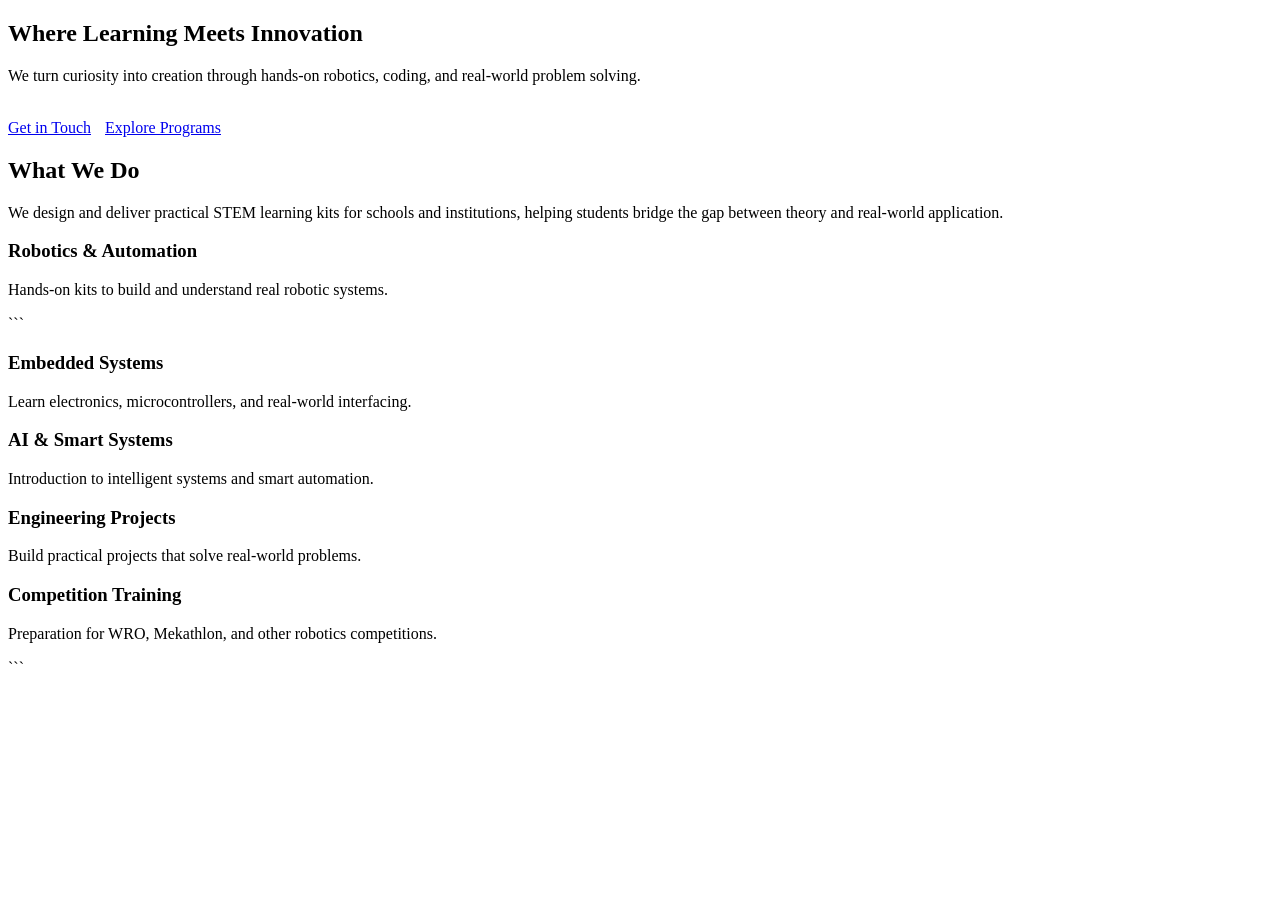
==== index.html @ 13504d0e "ADDED HEAD AND BODY SECTION" ====
<!DOCTYPE html>
<html>

<head>   <!-- 👈 THIS IS HEAD -->
  <title>Pinwheel Robotics</title>
  <meta name="viewport" content="width=device-width, initial-scale=1.0">

  <link rel="stylesheet" href="css/style.css">
</head>   <!-- 👈 HEAD ENDS -->
<body> 
<!-- HERO SECTION -->

<section class="hero">
  <h1>Where Learning Meets Innovation</h1>
  <p>
    We turn curiosity into creation through hands-on robotics, coding, and real-world problem solving.
  </p>
  <br>
  <a class="btn" href="#contact">Get in Touch</a>
  <a class="btn" href="#whatwedo" style="margin-left:10px;">Explore Programs</a>
</section>

<!-- WHAT WE DO -->

<section id="whatwedo">
  <h2>What We Do</h2>
  <p>
    We design and deliver practical STEM learning kits for schools and institutions, 
    helping students bridge the gap between theory and real-world application.
  </p>

  <div class="cards">
    <div class="card">
      <h3>Robotics & Automation</h3>
      <p>Hands-on kits to build and understand real robotic systems.</p>
    </div>

```
<div class="card">
  <h3>Embedded Systems</h3>
  <p>Learn electronics, microcontrollers, and real-world interfacing.</p>
</div>

<div class="card">
  <h3>AI & Smart Systems</h3>
  <p>Introduction to intelligent systems and smart automation.</p>
</div>

<div class="card">
  <h3>Engineering Projects</h3>
  <p>Build practical projects that solve real-world problems.</p>
</div>

<div class="card">
  <h3>Competition Training</h3>
  <p>Preparation for WRO, Mekathlon, and other robotics competitions.</p>
</div>
```

  </div>
</section>
</body> 
</html>
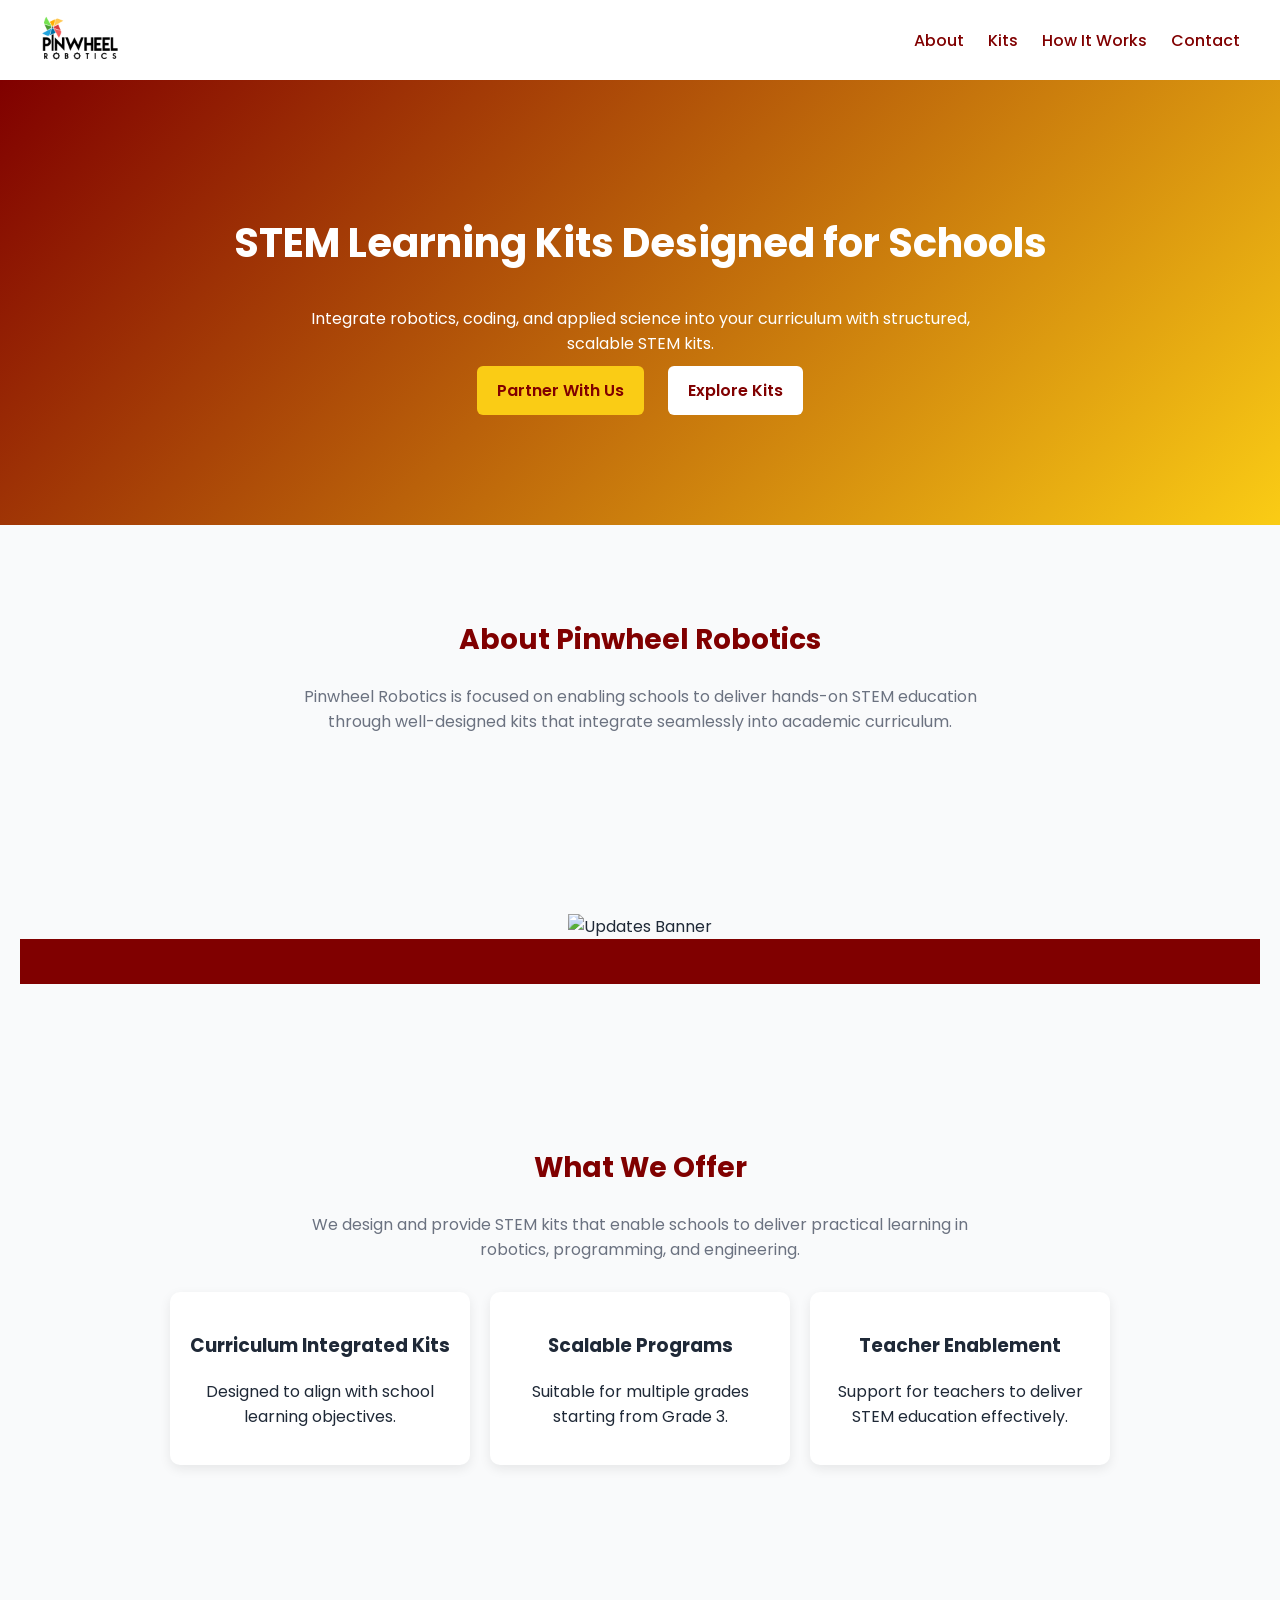
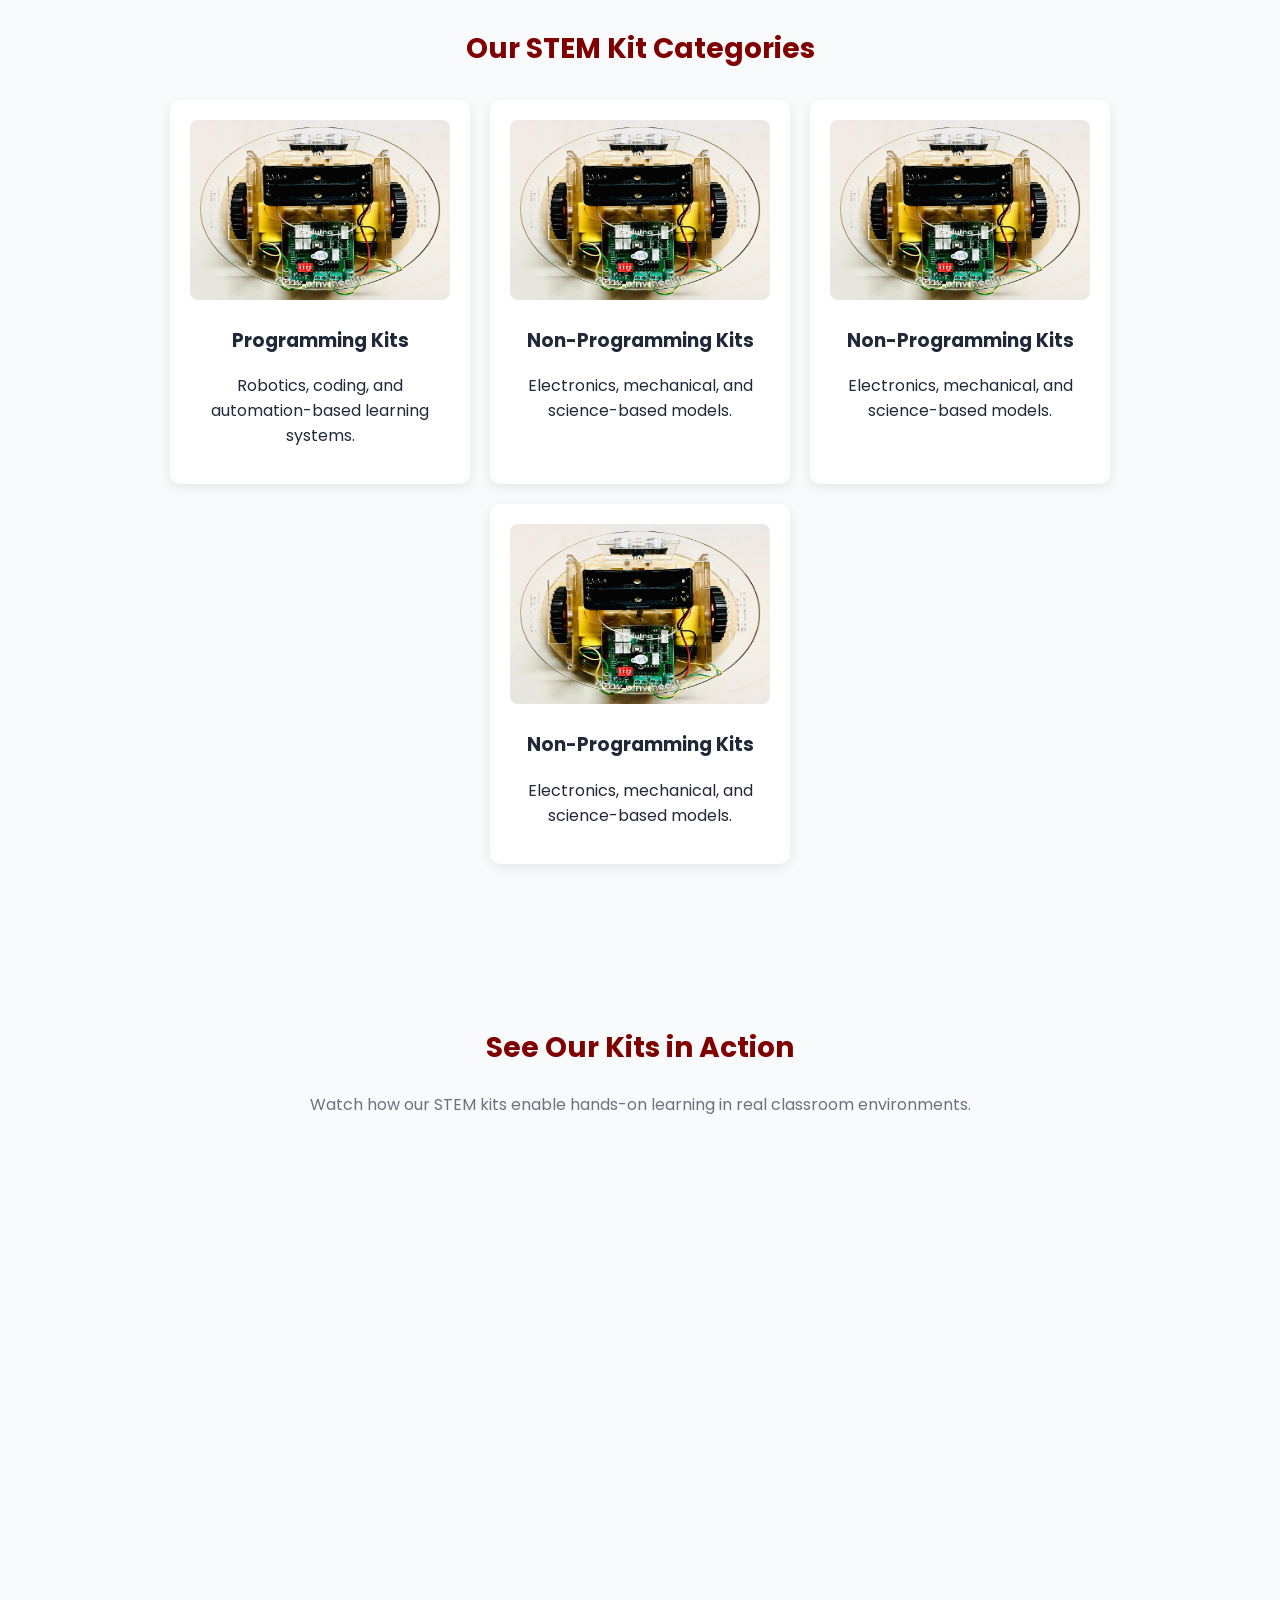
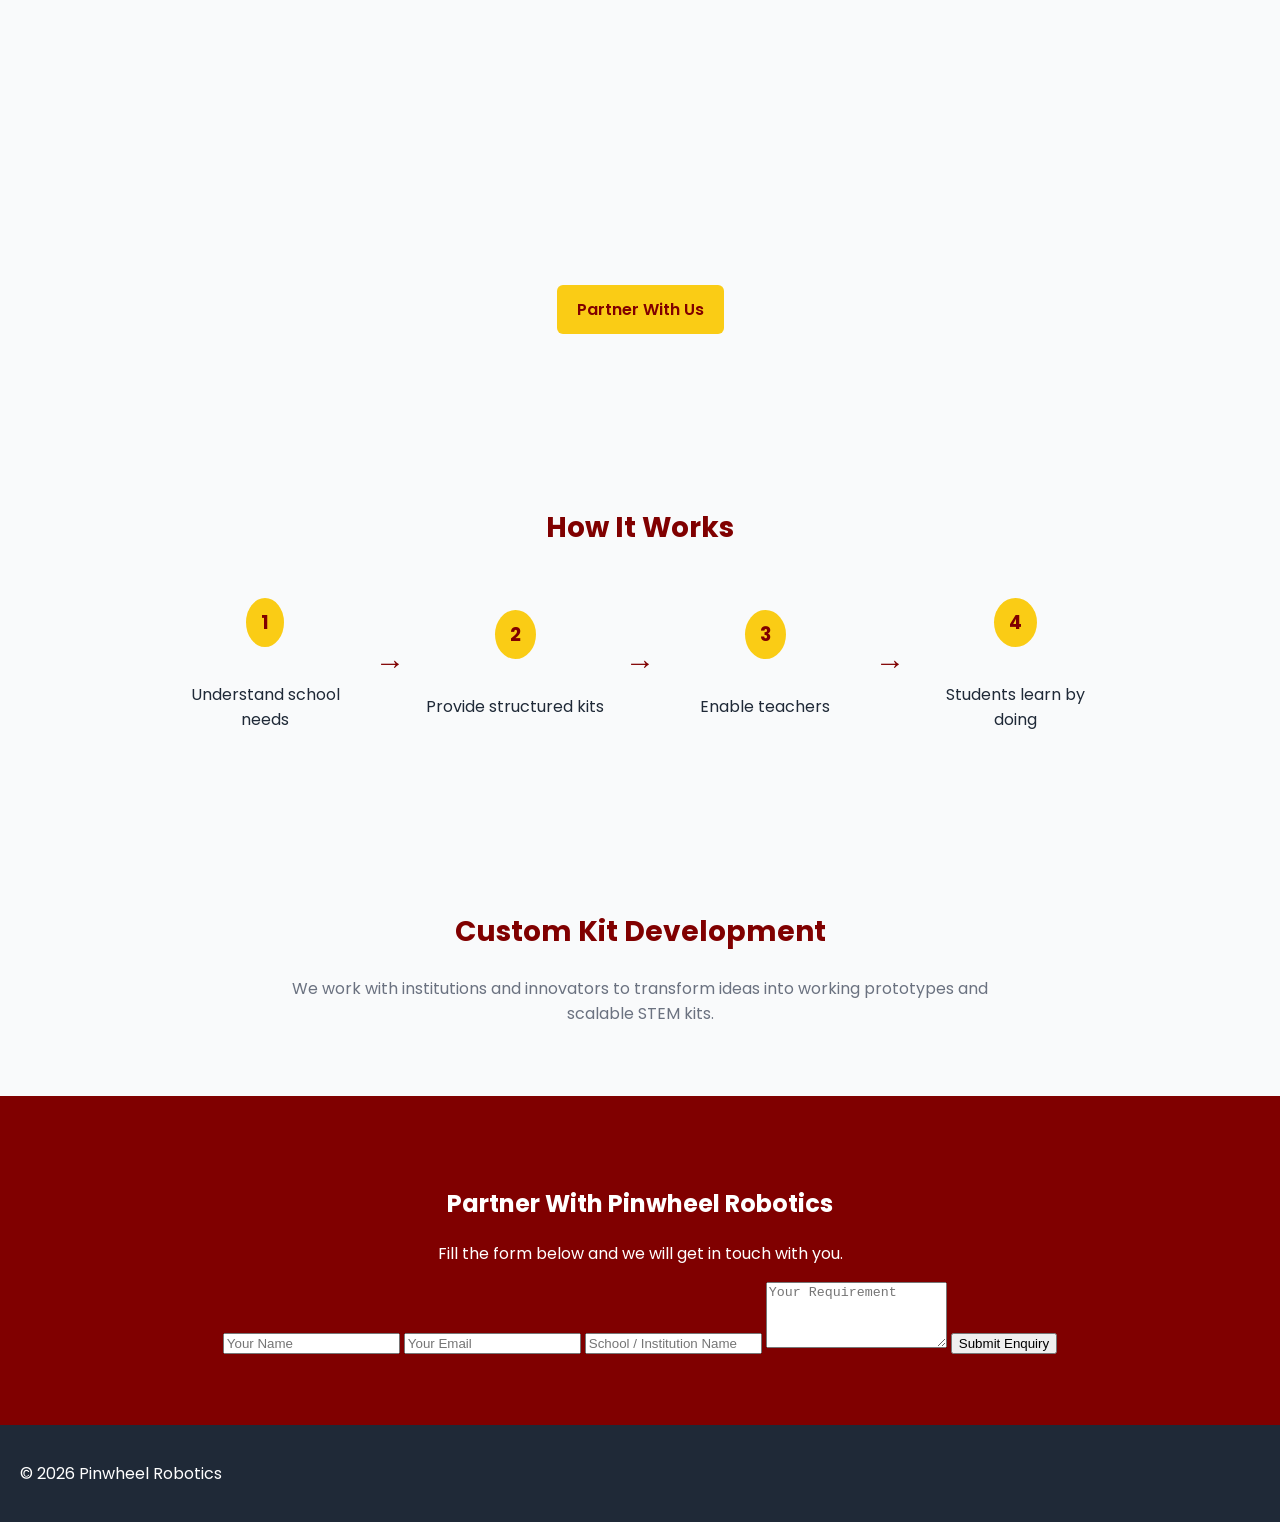
==== commit 334dc3e9: "changed to professional theme and alsmost final structure for landing page." ====
--- a/index.html
+++ b/index.html
@@ -1,63 +1,225 @@
 <!DOCTYPE html>
+
 <html>
 
-<head>   <!-- 👈 THIS IS HEAD -->
+<head>
   <title>Pinwheel Robotics</title>
   <meta name="viewport" content="width=device-width, initial-scale=1.0">
 
   <link rel="stylesheet" href="css/style.css">
-</head>   <!-- 👈 HEAD ENDS -->
-<body> 
-<!-- HERO SECTION -->
+
+  <!-- Google Font -->
+
+  <link href="https://fonts.googleapis.com/css2?family=Poppins:wght@300;400;600&display=swap" rel="stylesheet">
+</head>
+
+<body>
+
+<!-- HEADER -->
+
+<header class="header">
+  <img src="assets/logo.png" class="logo">
+  <nav class="nav">
+    <a href="#about">About</a>
+    <a href="#kits">Kits</a>
+    <a href="#how">How It Works</a>
+    <a href="#contact">Contact</a>
+  </nav>
+</header>
+
+<!-- HERO -->
 
 <section class="hero">
-  <h1>Where Learning Meets Innovation</h1>
+  <h1>STEM Learning Kits Designed for Schools</h1>
   <p>
-    We turn curiosity into creation through hands-on robotics, coding, and real-world problem solving.
-  </p>
-  <br>
-  <a class="btn" href="#contact">Get in Touch</a>
-  <a class="btn" href="#whatwedo" style="margin-left:10px;">Explore Programs</a>
-</section>
-
-<!-- WHAT WE DO -->
-
-<section id="whatwedo">
-  <h2>What We Do</h2>
-  <p>
-    We design and deliver practical STEM learning kits for schools and institutions, 
-    helping students bridge the gap between theory and real-world application.
-  </p>
-
-  <div class="cards">
+    Integrate robotics, coding, and applied science into your curriculum with structured, scalable STEM kits.
+  </p>
+  <a class="btn primary" href="#contact">Partner With Us</a>
+  <a class="btn secondary" href="#kits">Explore Kits</a>
+</section>
+
+<!-- ABOUT -->
+
+<section id="about">
+  <h2 class="title">About Pinwheel Robotics</h2>
+  <p class="subtitle">
+    Pinwheel Robotics is focused on enabling schools to deliver hands-on STEM education through well-designed kits that integrate seamlessly into academic curriculum.
+  </p>
+</section>
+<!-- UPDATES / ANNOUNCEMENTS -->
+
+<section class="updates">
+
+  <!-- Image Banner -->
+
+  <div class="updates-banner">
+    <img src="assets/images/banner.jpg" alt="Updates Banner">
+  </div>
+
+  <!-- Scrolling Updates -->
+
+  <div class="updates-ticker">
+    <div class="ticker-content">
+      🚀 New Robotics Kits Launched for Grade 5 & 6 |
+      🎓 Summer Camp Kits Available Now |
+      🏫 Now Partnering with Schools for 2026 Curriculum |
+      🧪 Custom STEM Kit Development Open for Institutions
+    </div>
+  </div>
+
+</section>
+
+<!-- WHAT WE OFFER -->
+
+<section>
+  <h2 class="title">What We Offer</h2>
+  <p class="subtitle">
+    We design and provide STEM kits that enable schools to deliver practical learning in robotics, programming, and engineering.
+  </p>
+
+  <div class="grid">
     <div class="card">
-      <h3>Robotics & Automation</h3>
-      <p>Hands-on kits to build and understand real robotic systems.</p>
-    </div>
-
-```
-<div class="card">
-  <h3>Embedded Systems</h3>
-  <p>Learn electronics, microcontrollers, and real-world interfacing.</p>
-</div>
-
-<div class="card">
-  <h3>AI & Smart Systems</h3>
-  <p>Introduction to intelligent systems and smart automation.</p>
-</div>
-
-<div class="card">
-  <h3>Engineering Projects</h3>
-  <p>Build practical projects that solve real-world problems.</p>
-</div>
-
-<div class="card">
-  <h3>Competition Training</h3>
-  <p>Preparation for WRO, Mekathlon, and other robotics competitions.</p>
-</div>
-```
-
-  </div>
-</section>
-</body> 
+      <h3>Curriculum Integrated Kits</h3>
+      <p>Designed to align with school learning objectives.</p>
+    </div>
+    <div class="card">
+      <h3>Scalable Programs</h3>
+      <p>Suitable for multiple grades starting from Grade 3.</p>
+    </div>
+    <div class="card">
+      <h3>Teacher Enablement</h3>
+      <p>Support for teachers to deliver STEM education effectively.</p>
+    </div>
+  </div>
+</section>
+
+<!-- KIT CATEGORIES -->
+
+<section id="kits">
+  <h2 class="title">Our STEM Kit Categories</h2>
+
+  <div class="grid">
+
+<div class="card">
+  <img src="assets/images/kit1.jpg" class="kit-img">
+  <h3>Programming Kits</h3>
+  <p>Robotics, coding, and automation-based learning systems.</p>
+</div>
+
+<div class="card">
+  <img src="assets/images/kit1.jpg" class="kit-img">
+  <h3>Non-Programming Kits</h3>
+  <p>Electronics, mechanical, and science-based models.</p>
+</div>
+
+<div class="card">
+  <img src="assets/images/kit1.jpg" class="kit-img">
+  <h3>Non-Programming Kits</h3>
+  <p>Electronics, mechanical, and science-based models.</p>
+</div>
+
+<div class="card">
+  <img src="assets/images/kit1.jpg" class="kit-img">
+  <h3>Non-Programming Kits</h3>
+  <p>Electronics, mechanical, and science-based models.</p>
+</div>
+
+  </div>
+</section>
+<section id="video">
+  <h2 class="title">See Our Kits in Action</h2>
+  <p class="subtitle">
+    Watch how our STEM kits enable hands-on learning in real classroom environments.
+  </p>
+
+  <div class="video-container">
+    <iframe 
+        id="youtube-video"
+      frameborder="0"
+      allowfullscreen>
+    </iframe>
+  </div>
+  <a class="btn primary" href="#contact">Partner With Us</a>
+</section>
+
+<!-- HOW IT WORKS -->
+<section id="how">
+  <h2 class="title">How It Works</h2>
+  <div class="steps">
+
+  <div class="step"> 
+    <h3>1</h3>
+    <p>Understand school needs</p>
+  </div>
+
+  <div class="arrow">→</div>
+
+  <div class="step"> 
+    <h3>2</h3>
+    <p>Provide structured kits</p>
+  </div>
+
+  <div class="arrow">→</div>
+
+  <div class="step"> 
+    <h3>3</h3>
+    <p>Enable teachers</p>
+  </div>
+
+  <div class="arrow">→</div>
+
+  <div class="step"> 
+    <h3>4</h3>
+    <p>Students learn by doing</p>
+  </div>
+
+</div>
+
+</section>
+
+<!-- CUSTOM KIT -->
+
+<section>
+  <h2 class="title">Custom Kit Development</h2>
+  <p class="subtitle">
+    We work with institutions and innovators to transform ideas into working prototypes and scalable STEM kits.
+  </p>
+</section>
+
+<!-- CTA -->
+
+<section class="cta" id="contact">
+     <!-- CTA Message -->
+  <h2>Partner With Pinwheel Robotics</h2>
+  <p>Fill the form below and we will get in touch with you.</p>
+
+  <!-- FORM goes inside CTA -->
+  <form id="contact-form" method="POST">
+    <input type="hidden" name="_subject" value="New Enquiry - Pinwheel Robotics">
+    <input type="text" name="name" placeholder="Your Name" required> 
+    <input type="email" name="email" placeholder="Your Email" required> 
+    <input type="text" name="school" placeholder="School / Institution Name"> 
+    <textarea name="message" placeholder="Your Requirement" rows="4"></textarea> 
+    <button type="submit">Submit Enquiry</button>
+     </form>
+</section>
+
+<!-- FOOTER -->
+
+<footer>
+  <p>© 2026 Pinwheel Robotics</p>
+</footer>
+<script src="js/config.js"></script>
+
+<script>
+  // Set YouTube video
+  document.getElementById("youtube-video").src =
+    "https://www.youtube.com/embed/" + CONFIG.youtubeVideoId;
+
+  // Set Formspree endpoint
+  document.getElementById("contact-form").action =
+    CONFIG.formspreeEndpoint;
+</script>
+
+</body>
 </html>
--- a/css/style.css
+++ b/css/style.css
@@ -0,0 +1,252 @@
+body {
+margin: 0;
+font-family: 'Poppins', sans-serif;
+background: #f9fafb;
+color: #1f2937;
+}
+
+/* HEADER */
+.header {
+display: flex;
+justify-content: space-between;
+align-items: center;
+padding: 15px 40px;
+background: white;
+box-shadow: 0 2px 6px rgba(0,0,0,0.05);
+}
+
+.logo {
+height: 50px;
+}
+
+.nav a {
+margin-left: 20px;
+text-decoration: none;
+color: #800000;
+font-weight: 500;
+}
+
+.nav a:hover {
+color: #facc15;
+}
+
+/* HERO */
+.hero {
+text-align: center;
+padding: 100px 20px;
+background: linear-gradient(135deg, #800000, #facc15);
+color: white;
+}
+
+.hero h1 {
+font-size: 40px;
+}
+
+.hero p {
+max-width: 700px;
+margin: auto;
+}
+
+/* BUTTONS */
+.btn {
+display: inline-block;
+margin: 10px;
+padding: 12px 20px;
+border-radius: 6px;
+text-decoration: none;
+font-weight: 600;
+}
+
+.primary {
+background: #facc15;
+color: #800000;
+}
+
+.secondary {
+background: white;
+color: #800000;
+}
+
+/* SECTIONS */
+section {
+padding: 70px 20px;
+text-align: center;
+}
+
+.title {
+font-size: 28px;
+color: #800000;
+}
+
+.subtitle {
+max-width: 700px;
+margin: auto;
+color: #6b7280;
+}
+
+/* GRID */
+.grid {
+display: flex;
+flex-wrap: wrap;
+justify-content: center;
+gap: 20px;
+margin-top: 30px;
+}
+
+.card {
+background: white;
+padding: 20px;
+width: 260px;
+border-radius: 10px;
+box-shadow: 0 4px 12px rgba(0,0,0,0.08);
+}
+
+/* IMAGE PLACEHOLDER */
+.img-box {
+height: 150px;
+background: #e5e7eb;
+border-radius: 8px;
+margin-bottom: 10px;
+}
+
+/* STEPS */
+.steps {
+display: flex;
+flex-wrap: wrap;
+justify-content: center;
+gap: 30px;
+margin-top: 30px;
+}
+
+.step {
+width: 200px;
+}
+
+/* CTA */
+.cta {
+background: #800000;
+color: white;
+}
+
+/* FOOTER */
+footer {
+background: #1f2937;
+color: white;
+padding: 20px;
+}
+
+.contact-form {
+max-width: 500px;
+margin: 30px auto;
+display: flex;
+flex-direction: column;
+}
+
+.contact-form input,
+.contact-form textarea {
+margin: 10px 0;
+padding: 12px;
+border-radius: 6px;
+border: none;
+font-size: 14px;
+}
+
+.contact-form button {
+background: #facc15;
+color: #800000;
+padding: 12px;
+border: none;
+border-radius: 6px;
+font-weight: bold;
+cursor: pointer;
+}
+
+.contact-form button:hover {
+opacity: 0.9;
+}
+
+.kit-img {
+width: 100%;
+height: 180px; /* fixed height /
+object-fit: cover; / crop nicely */
+border-radius: 8px;
+}
+
+.steps {
+display: flex;
+align-items: center;
+justify-content: center;
+flex-wrap: wrap;
+gap: 10px;
+}
+
+.step {
+width: 180px;
+text-align: center;
+}
+
+.arrow {
+font-size: 30px;
+color: #800000;
+margin: 0 10px;
+}
+
+.step h3 {
+  background: #facc15;
+  color: #800000;
+  display: inline-block;
+  padding: 10px 15px;
+  border-radius: 50%;
+}
+
+.updates {
+margin-top: 40px;
+}
+
+/* Banner Image */
+.updates-banner img {
+width: 100%;
+height: 250px;
+object-fit: cover;
+}
+
+/* Ticker */
+.updates-ticker {
+background: #800000;
+color: white;
+overflow: hidden;
+white-space: nowrap;
+padding: 10px 0;
+}
+
+.ticker-content {
+display: inline-block;
+padding-left: 100%;
+animation: scrollText 15s linear infinite;
+}
+
+/* Animation */
+@keyframes scrollText {
+from {
+transform: translateX(0%);
+}
+to {
+transform: translateX(-100%);
+}
+}
+.video-container {
+max-width: 800px;
+margin: 30px auto;
+position: relative;
+padding-bottom: 56.25%; /* 16:9 */
+height: 0;
+}
+
+.video-container iframe {
+position: absolute;
+width: 100%;
+height: 100%;
+border-radius: 10px;
+}
+
+
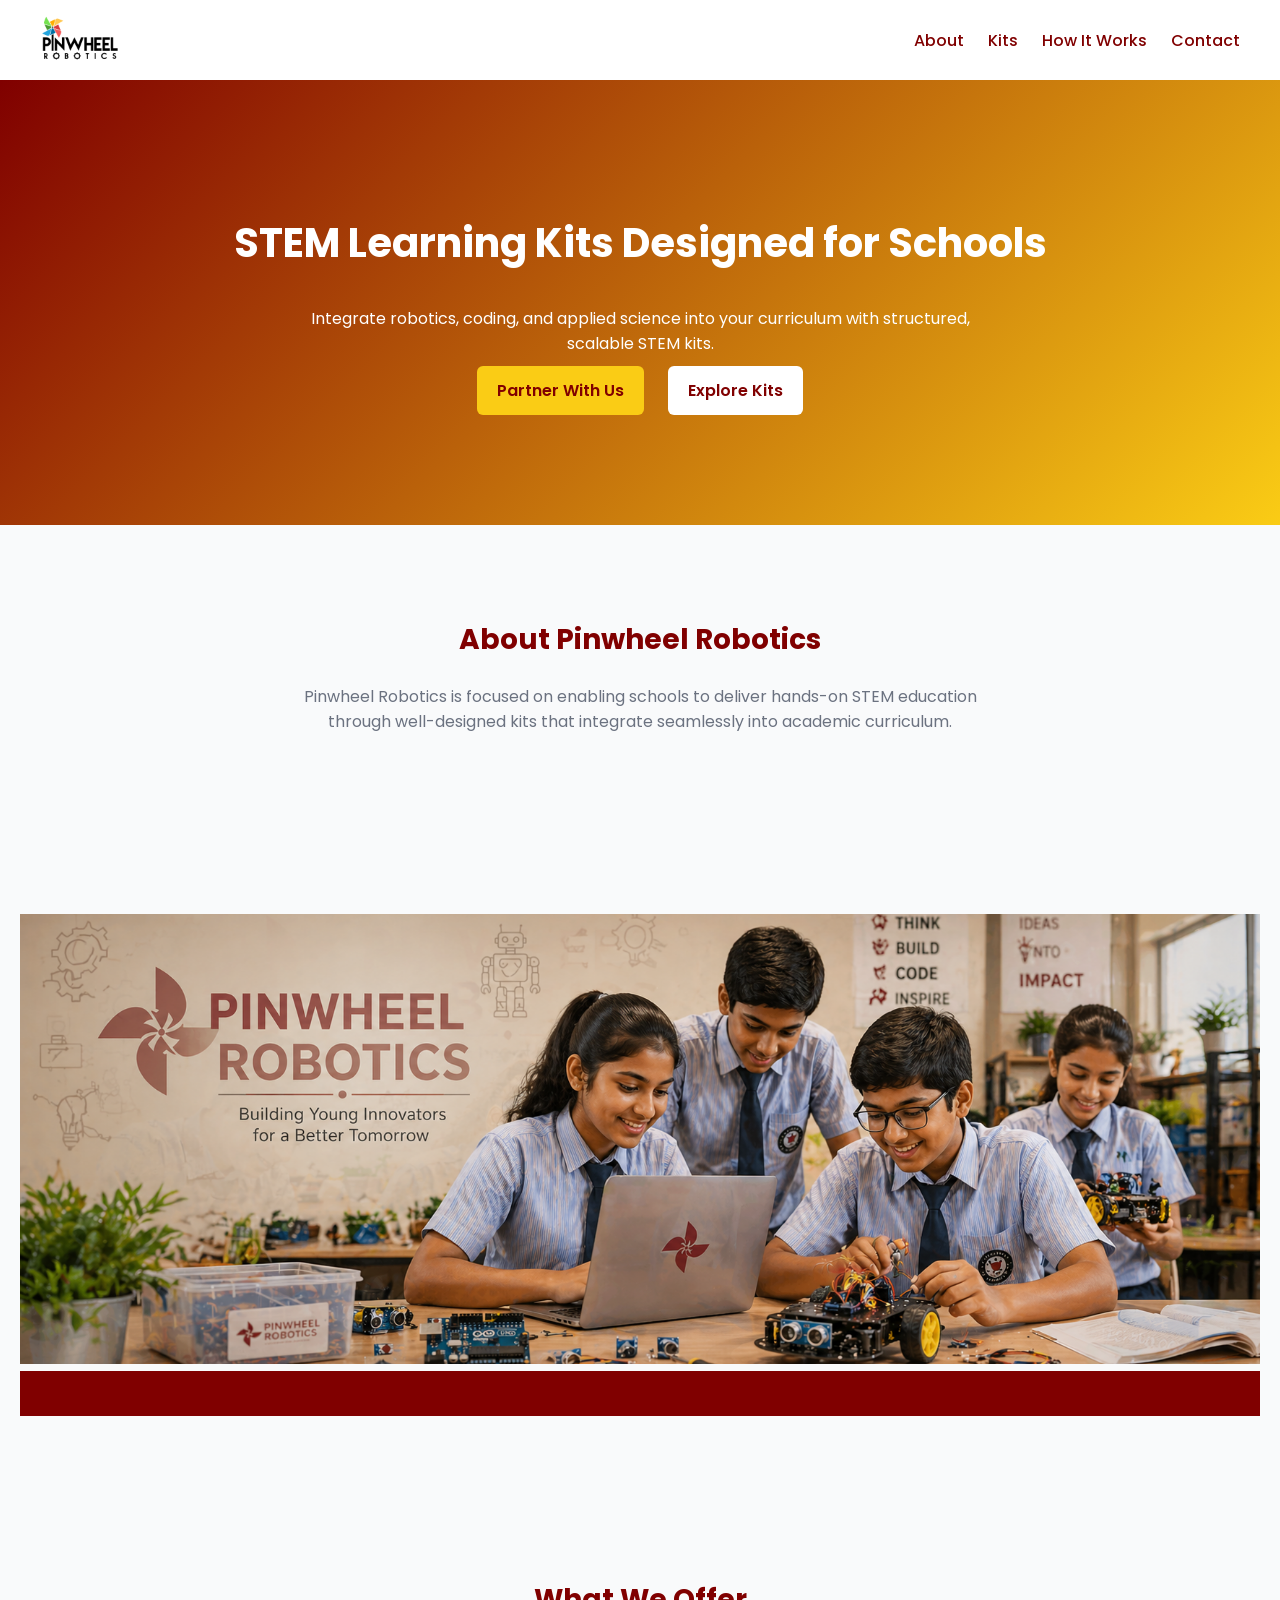
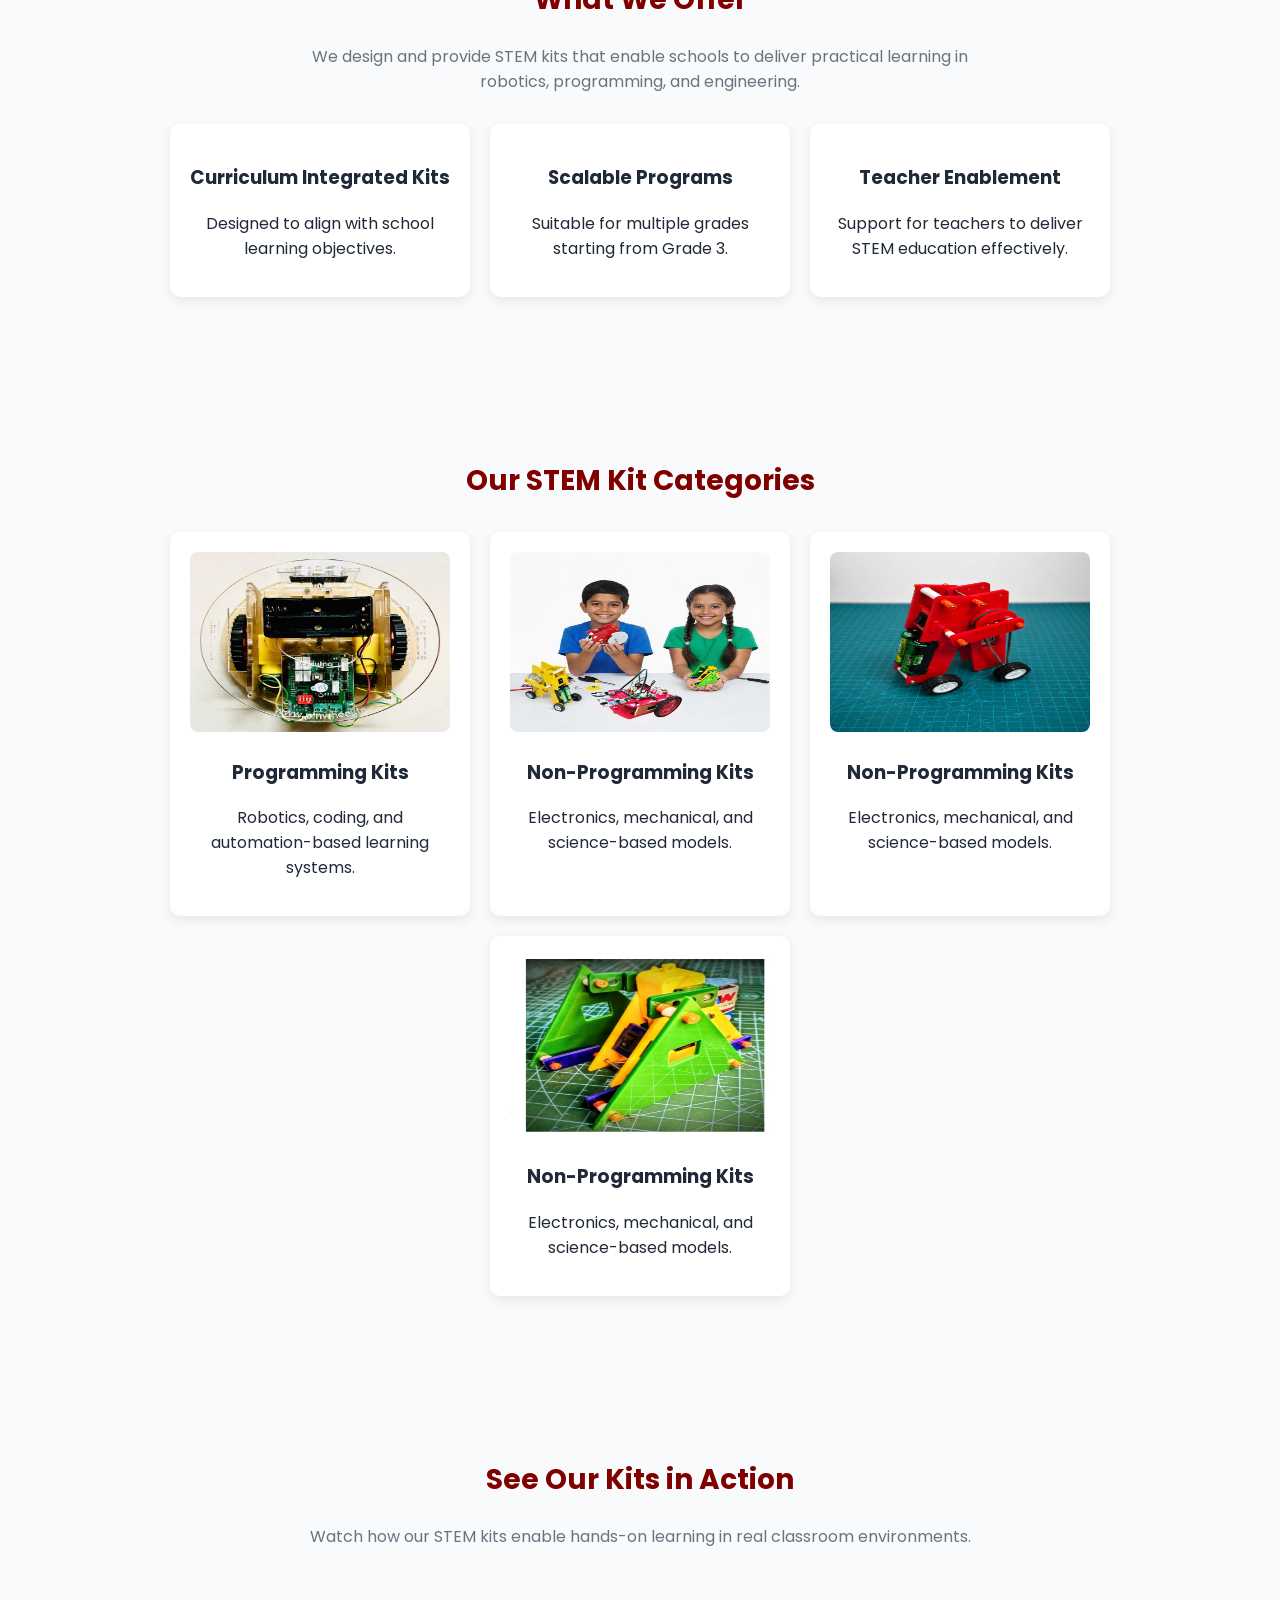
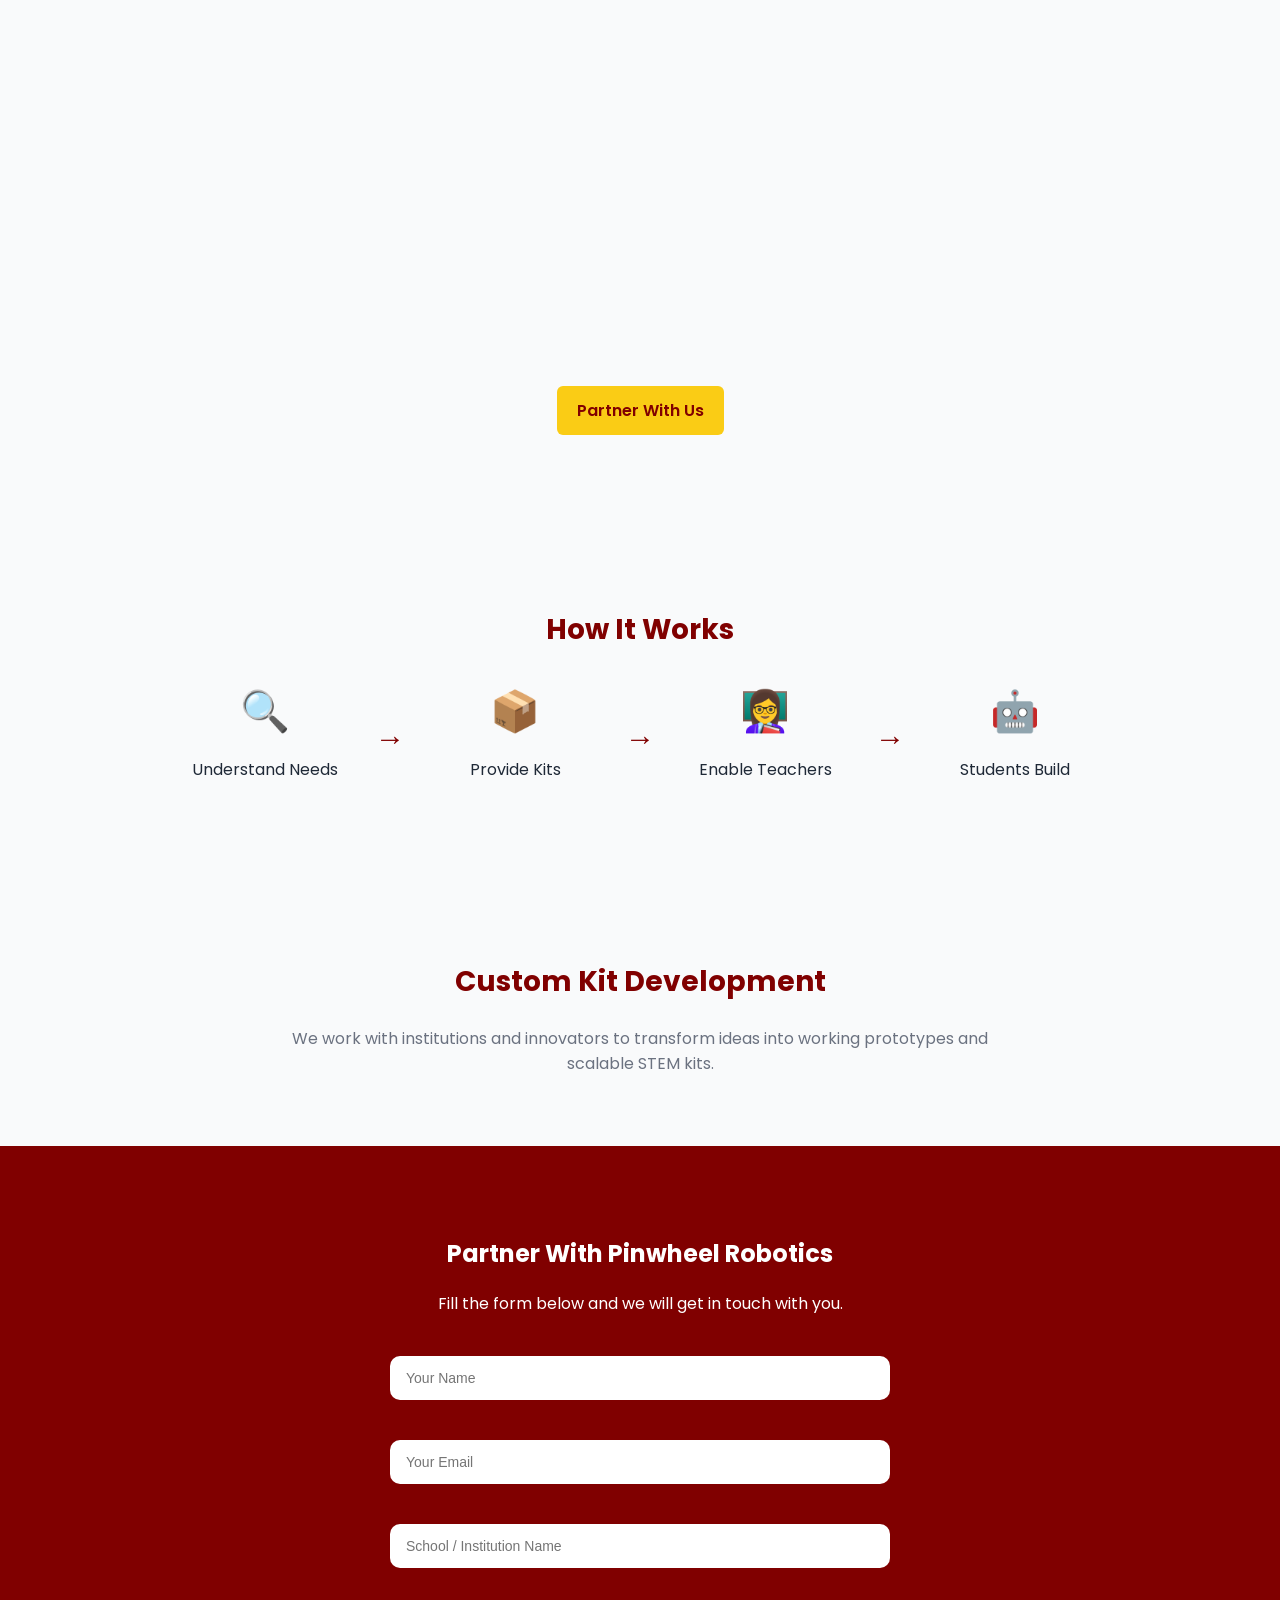
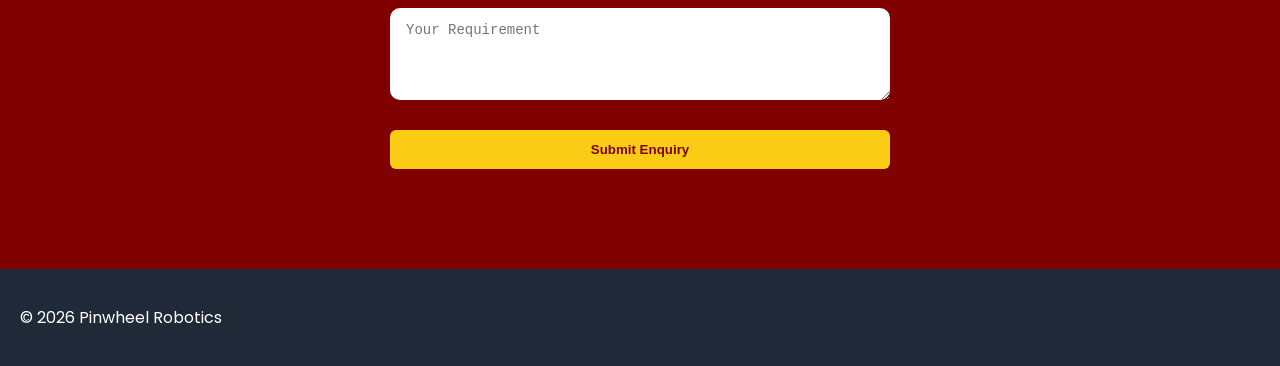
==== commit 93f8916d: "added new assets images and fixed video url and form design" ====
--- a/index.html
+++ b/index.html
@@ -53,7 +53,7 @@
   <!-- Image Banner -->
 
   <div class="updates-banner">
-    <img src="assets/images/banner.jpg" alt="Updates Banner">
+    <img src="assets/images/banner.png" alt="Updates Banner">
   </div>
 
   <!-- Scrolling Updates -->
@@ -107,19 +107,19 @@
 </div>
 
 <div class="card">
-  <img src="assets/images/kit1.jpg" class="kit-img">
+  <img src="assets/images/kit2.jpg" class="kit-img">
   <h3>Non-Programming Kits</h3>
   <p>Electronics, mechanical, and science-based models.</p>
 </div>
 
 <div class="card">
-  <img src="assets/images/kit1.jpg" class="kit-img">
+  <img src="assets/images/kit3.png" class="kit-img">
   <h3>Non-Programming Kits</h3>
   <p>Electronics, mechanical, and science-based models.</p>
 </div>
 
 <div class="card">
-  <img src="assets/images/kit1.jpg" class="kit-img">
+  <img src="assets/images/kit4.jpg" class="kit-img">
   <h3>Non-Programming Kits</h3>
   <p>Electronics, mechanical, and science-based models.</p>
 </div>
@@ -145,37 +145,42 @@
 <!-- HOW IT WORKS -->
 <section id="how">
   <h2 class="title">How It Works</h2>
+
+
   <div class="steps">
 
-  <div class="step"> 
-    <h3>1</h3>
-    <p>Understand school needs</p>
-  </div>
-
-  <div class="arrow">→</div>
-
-  <div class="step"> 
-    <h3>2</h3>
-    <p>Provide structured kits</p>
-  </div>
-
-  <div class="arrow">→</div>
-
-  <div class="step"> 
-    <h3>3</h3>
-    <p>Enable teachers</p>
-  </div>
-
-  <div class="arrow">→</div>
-
-  <div class="step"> 
-    <h3>4</h3>
-    <p>Students learn by doing</p>
-  </div>
-
-</div>
-
-</section>
+<div class="step">
+  <div class="icon">🔍</div>
+  <p>Understand Needs</p>
+</div>
+
+<div class="arrow">→</div>
+
+<div class="step">
+  <div class="icon">📦</div>
+  <p>Provide Kits</p>
+</div>
+
+<div class="arrow">→</div>
+
+<div class="step">
+  <div class="icon">👩‍🏫</div>
+  <p>Enable Teachers</p>
+</div>
+
+<div class="arrow">→</div>
+
+<div class="step">
+  <div class="icon">🤖</div>
+  <p>Students Build</p>
+</div>
+
+  </div>
+</section>
+
+</section>
+
+
 
 <!-- CUSTOM KIT -->
 
@@ -194,13 +199,18 @@
   <p>Fill the form below and we will get in touch with you.</p>
 
   <!-- FORM goes inside CTA -->
-  <form id="contact-form" method="POST">
+  <form id="contact-form" method="POST" class="contact-form">
+    <div class="form-row">
     <input type="hidden" name="_subject" value="New Enquiry - Pinwheel Robotics">
     <input type="text" name="name" placeholder="Your Name" required> 
     <input type="email" name="email" placeholder="Your Email" required> 
     <input type="text" name="school" placeholder="School / Institution Name"> 
+    </div>
+    <div class="form-row">
     <textarea name="message" placeholder="Your Requirement" rows="4"></textarea> 
+    </div>
     <button type="submit">Submit Enquiry</button>
+    
      </form>
 </section>
 
--- a/css/style.css
+++ b/css/style.css
@@ -205,9 +205,10 @@
 
 /* Banner Image */
 .updates-banner img {
-width: 100%;
-height: 250px;
-object-fit: cover;
+  width: 100%;
+  height: 450px;              /* 🔥 sweet spot */
+  object-fit: cover;
+  object-position: bottom 10% ;    /* adjust this */
 }
 
 /* Ticker */
@@ -234,19 +235,105 @@
 transform: translateX(-100%);
 }
 }
+
 .video-container {
-max-width: 800px;
-margin: 30px auto;
-position: relative;
-padding-bottom: 56.25%; /* 16:9 */
-height: 0;
+width: 100%;
+max-width: 600px;     /* control size */
+margin: 40px auto;
 }
 
 .video-container iframe {
-position: absolute;
 width: 100%;
-height: 100%;
+height: 340px;        /* force landscape */
 border-radius: 10px;
 }
 
 
+
+.icon {
+font-size: 40px;
+margin-bottom: 10px;
+}
+
+.step h4 {
+margin: 0;
+font-size: 16px;
+color: #800000;
+}
+
+/* CONTACT SECTION */
+.contact-section {
+background: linear-gradient(135deg, #800000, #a00000);
+padding: 80px 20px;
+text-align: center;
+color: white;
+}
+
+.contact-container {
+max-width: 900px;
+margin: auto;
+}
+
+.contact-section h2 {
+font-size: 32px;
+margin-bottom: 10px;
+}
+
+.contact-section p {
+margin-bottom: 30px;
+color: #f3f4f6;
+}
+
+/* FORM */
+.contact-form {
+display: flex;
+flex-direction: column;
+gap: 20px;
+}
+
+/* ROW */
+.form-row {
+display: flex;
+gap: 20px;
+flex-wrap: wrap;
+justify-content: center;
+}
+
+/* INPUTS */
+.contact-form input,
+.contact-form textarea {
+flex: 1;
+min-width: 250px;
+padding: 14px 16px;
+border-radius: 10px;
+border: none;
+font-size: 14px;
+outline: none;
+}
+
+/* TEXTAREA FULL WIDTH */
+.contact-form textarea {
+width: 100%;
+}
+
+/* BUTTON */
+.submit-btn {
+background: #facc15;
+color: #800000;
+border: none;
+padding: 14px 25px;
+border-radius: 10px;
+font-weight: bold;
+cursor: pointer;
+font-size: 16px;
+margin-top: 10px;
+transition: 0.3s;
+}
+
+.submit-btn:hover {
+transform: translateY(-2px);
+opacity: 0.9;
+}
+
+
+
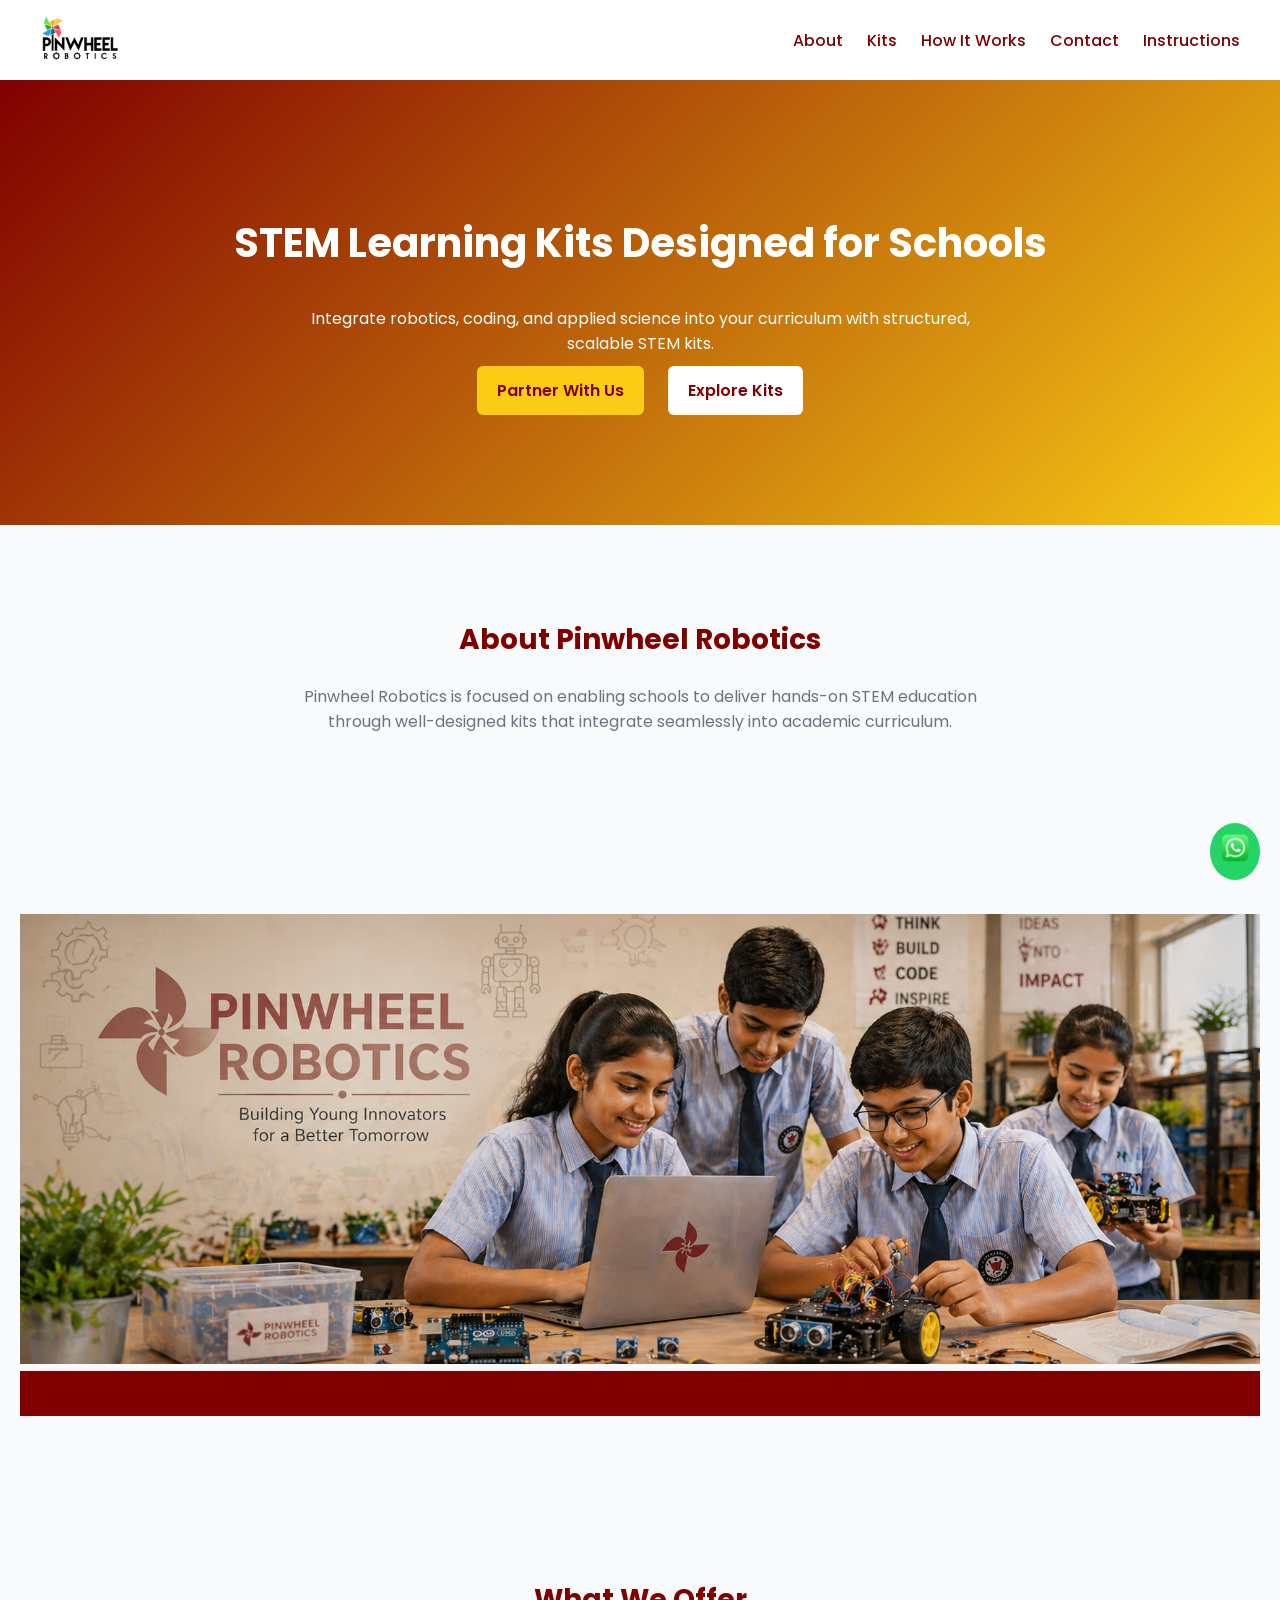
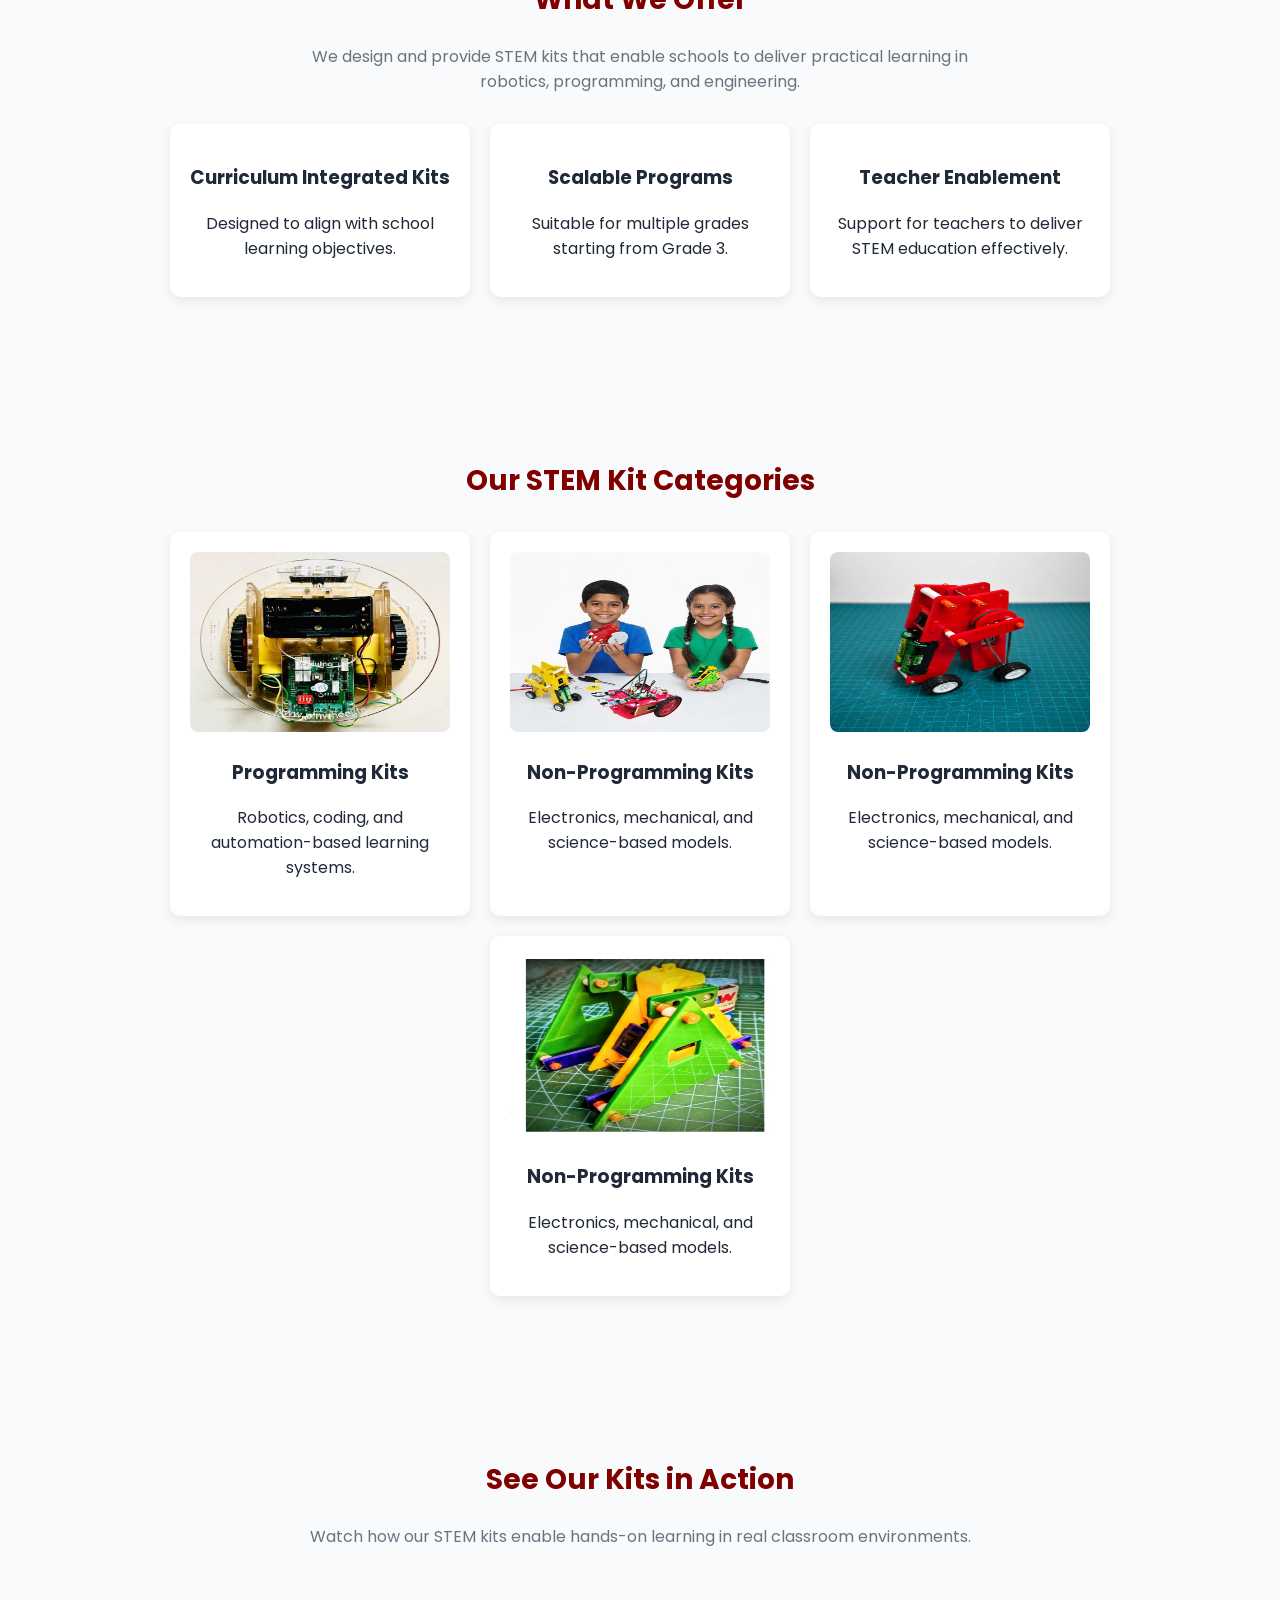
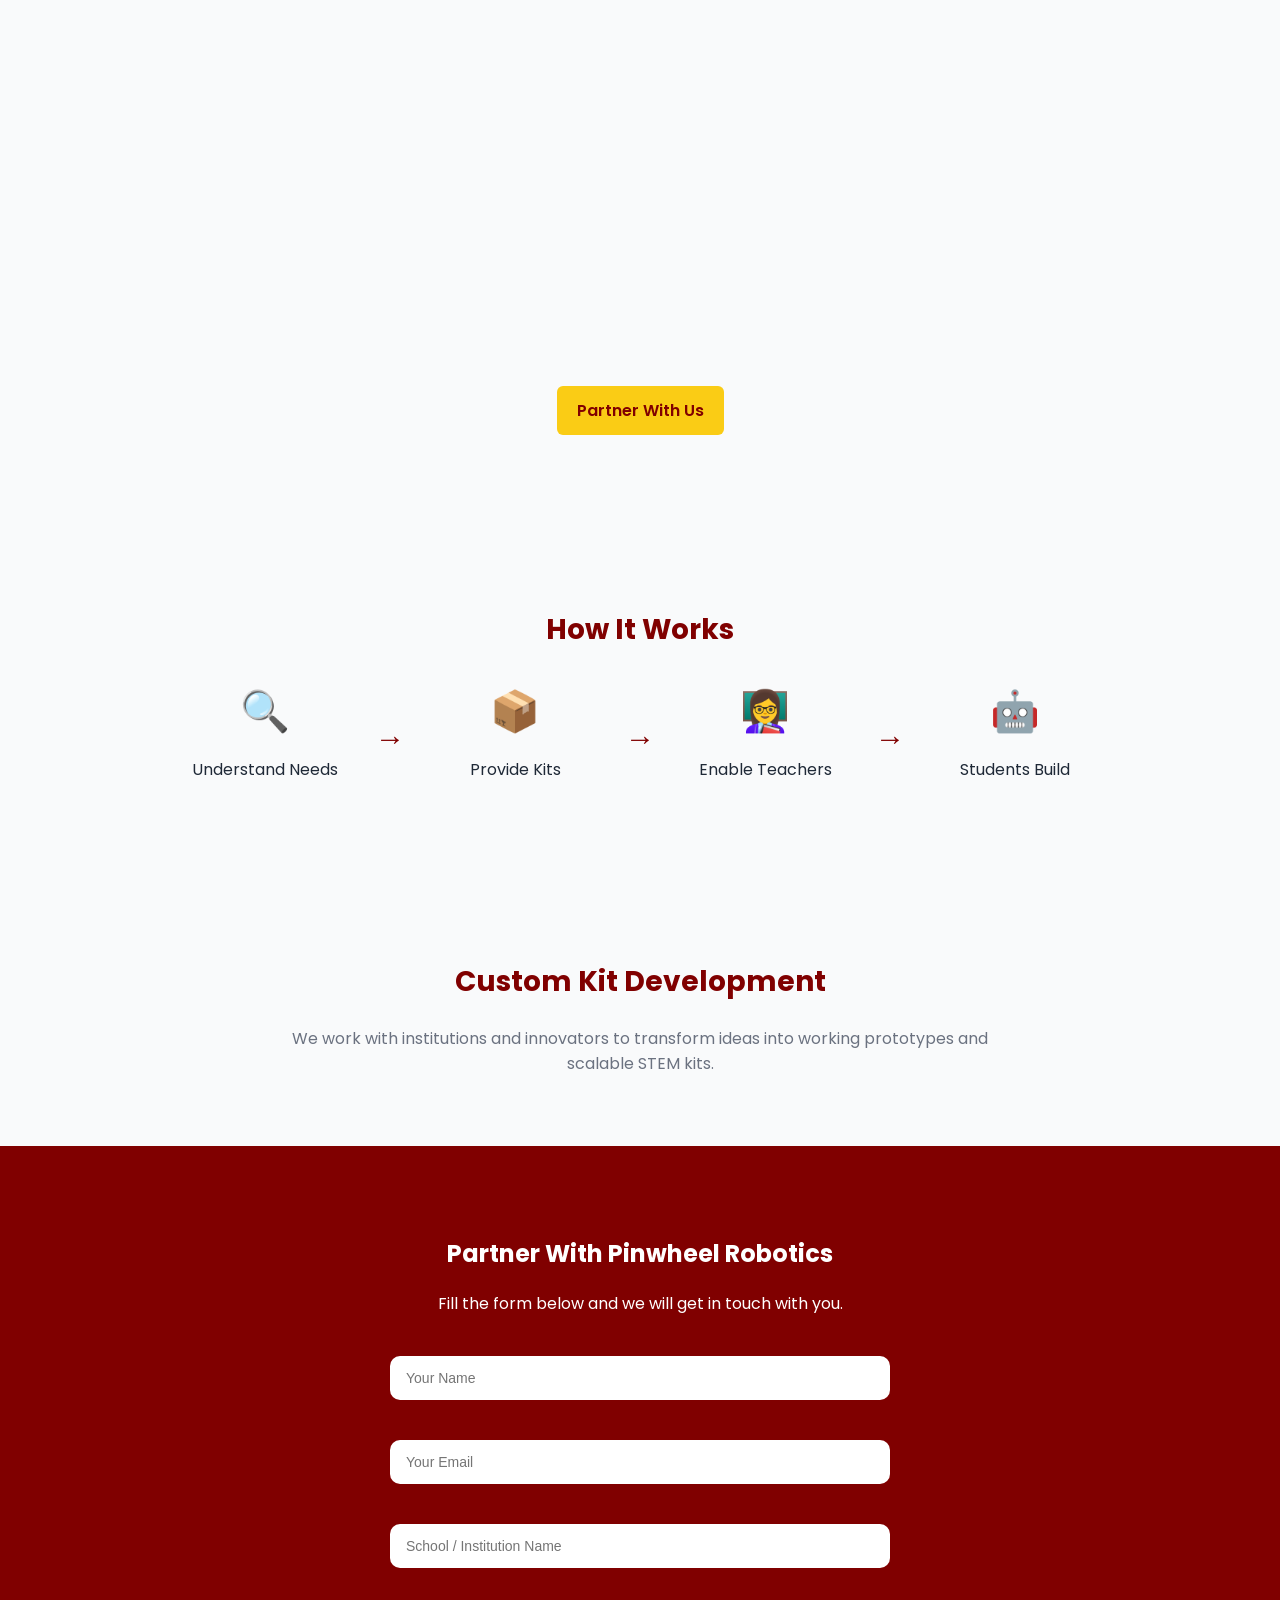
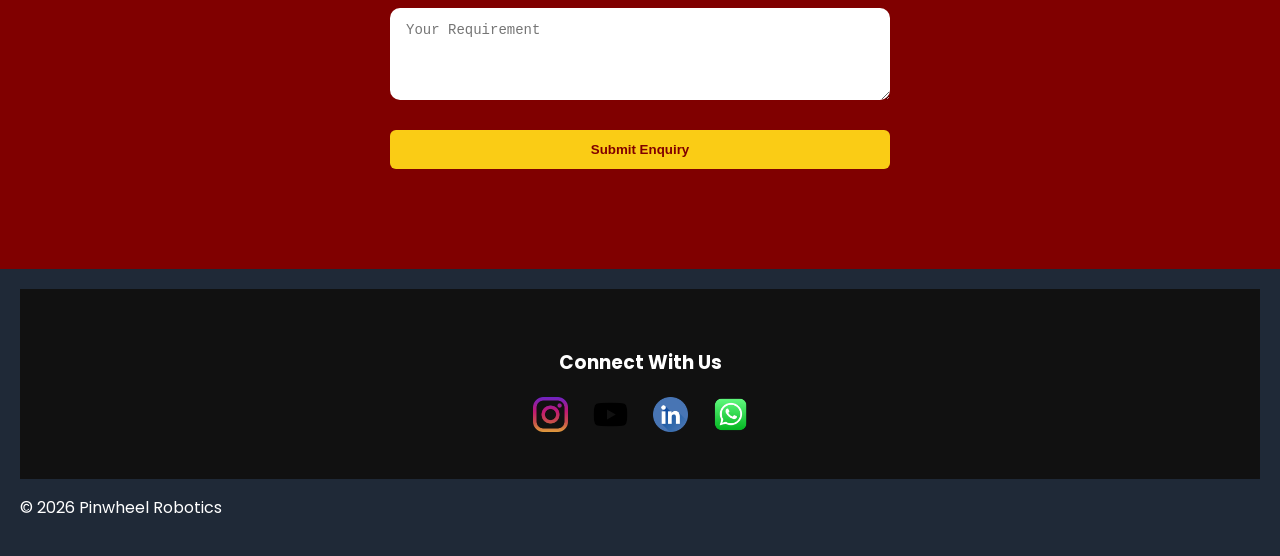
==== commit 8186bb94: "added social media handles , blog section" ====
--- a/index.html
+++ b/index.html
@@ -4,7 +4,11 @@
 
 <head>
   <title>Pinwheel Robotics</title>
+  <title>STEM Kits for Schools | Pinwheel Robotics</title>
+<meta name="description" content="Hands-on STEM kits for schools. Robotics, IoT, AI learning made practical.">
+<meta name="keywords" content="STEM kits, robotics kits, Arduino projects, school robotics India">
   <meta name="viewport" content="width=device-width, initial-scale=1.0">
+  <meta name="description" content="STEM kits for schools, robotics learning, IoT and electronics kits for students.">
 
   <link rel="stylesheet" href="css/style.css">
 
@@ -12,6 +16,9 @@
 
   <link href="https://fonts.googleapis.com/css2?family=Poppins:wght@300;400;600&display=swap" rel="stylesheet">
 </head>
+<a href="https://wa.me/917204445493" class="whatsapp-float" target="_blank">
+  <img src="assets/icons/whatsapp.png">
+</a>
 
 <body>
 
@@ -24,6 +31,7 @@
     <a href="#kits">Kits</a>
     <a href="#how">How It Works</a>
     <a href="#contact">Contact</a>
+    <a href="blog.html">Instructions</a>
   </nav>
 </header>
 
@@ -217,6 +225,32 @@
 <!-- FOOTER -->
 
 <footer>
+    <div class="social-section">
+
+  <h3>Connect With Us</h3>
+
+  <div class="social-icons">
+
+<a href="https://instagram.com/pinwheelrobotics" target="_blank">
+  <img src="assets/icons/instagram.png" alt="Instagram">
+</a>
+
+<a href="https://www.youtube.com/@pinwheelrobotics" target="_blank">
+  <img src="assets/icons/youtube.png" alt="YouTube">
+</a>
+
+<a href="https://www.linkedin.com/company/pinwheel-robotics" target="_blank">
+  <img src="assets/icons/linkedin.png" alt="LinkedIn">
+</a>
+
+<a href="https://wa.me/917204445493" target="_blank">
+  <img src="assets/icons/whatsapp.png" alt="WhatsApp">
+</a>
+
+  </div>
+
+</div>
+
   <p>© 2026 Pinwheel Robotics</p>
 </footer>
 <script src="js/config.js"></script>
--- a/css/style.css
+++ b/css/style.css
@@ -335,5 +335,71 @@
 opacity: 0.9;
 }
 
-
-
+/* Smaller hero for inner pages */
+.small-hero {
+padding: 60px 20px;
+}
+
+/* Blog page spacing */
+.blog-section {
+padding: 60px 20px;
+text-align: center;
+}
+
+/* Blog links */
+.blog-card a {
+display: inline-block;
+margin-top: 10px;
+color: #800000;
+font-weight: 600;
+text-decoration: none;
+}
+
+.blog-card a:hover {
+color: #facc15;
+}
+
+.social-section {
+text-align: center;
+padding: 40px 20px;
+background: #111;
+color: white;
+}
+
+.social-section h3 {
+margin-bottom: 20px;
+}
+
+.social-icons {
+display: flex;
+justify-content: center;
+gap: 25px;
+}
+
+.social-icons img {
+width: 35px;
+height: 35px;
+transition: 0.3s;
+}
+
+.social-icons img:hover {
+transform: scale(1.2);
+}
+.whatsapp-float {
+position: fixed;
+bottom: 20px;
+right: 20px;
+background: #25D366;
+padding: 10px;
+border-radius: 50%;
+z-index: 1000;
+}
+
+.whatsapp-float img {
+width: 30px;
+}
+
+
+
+
+
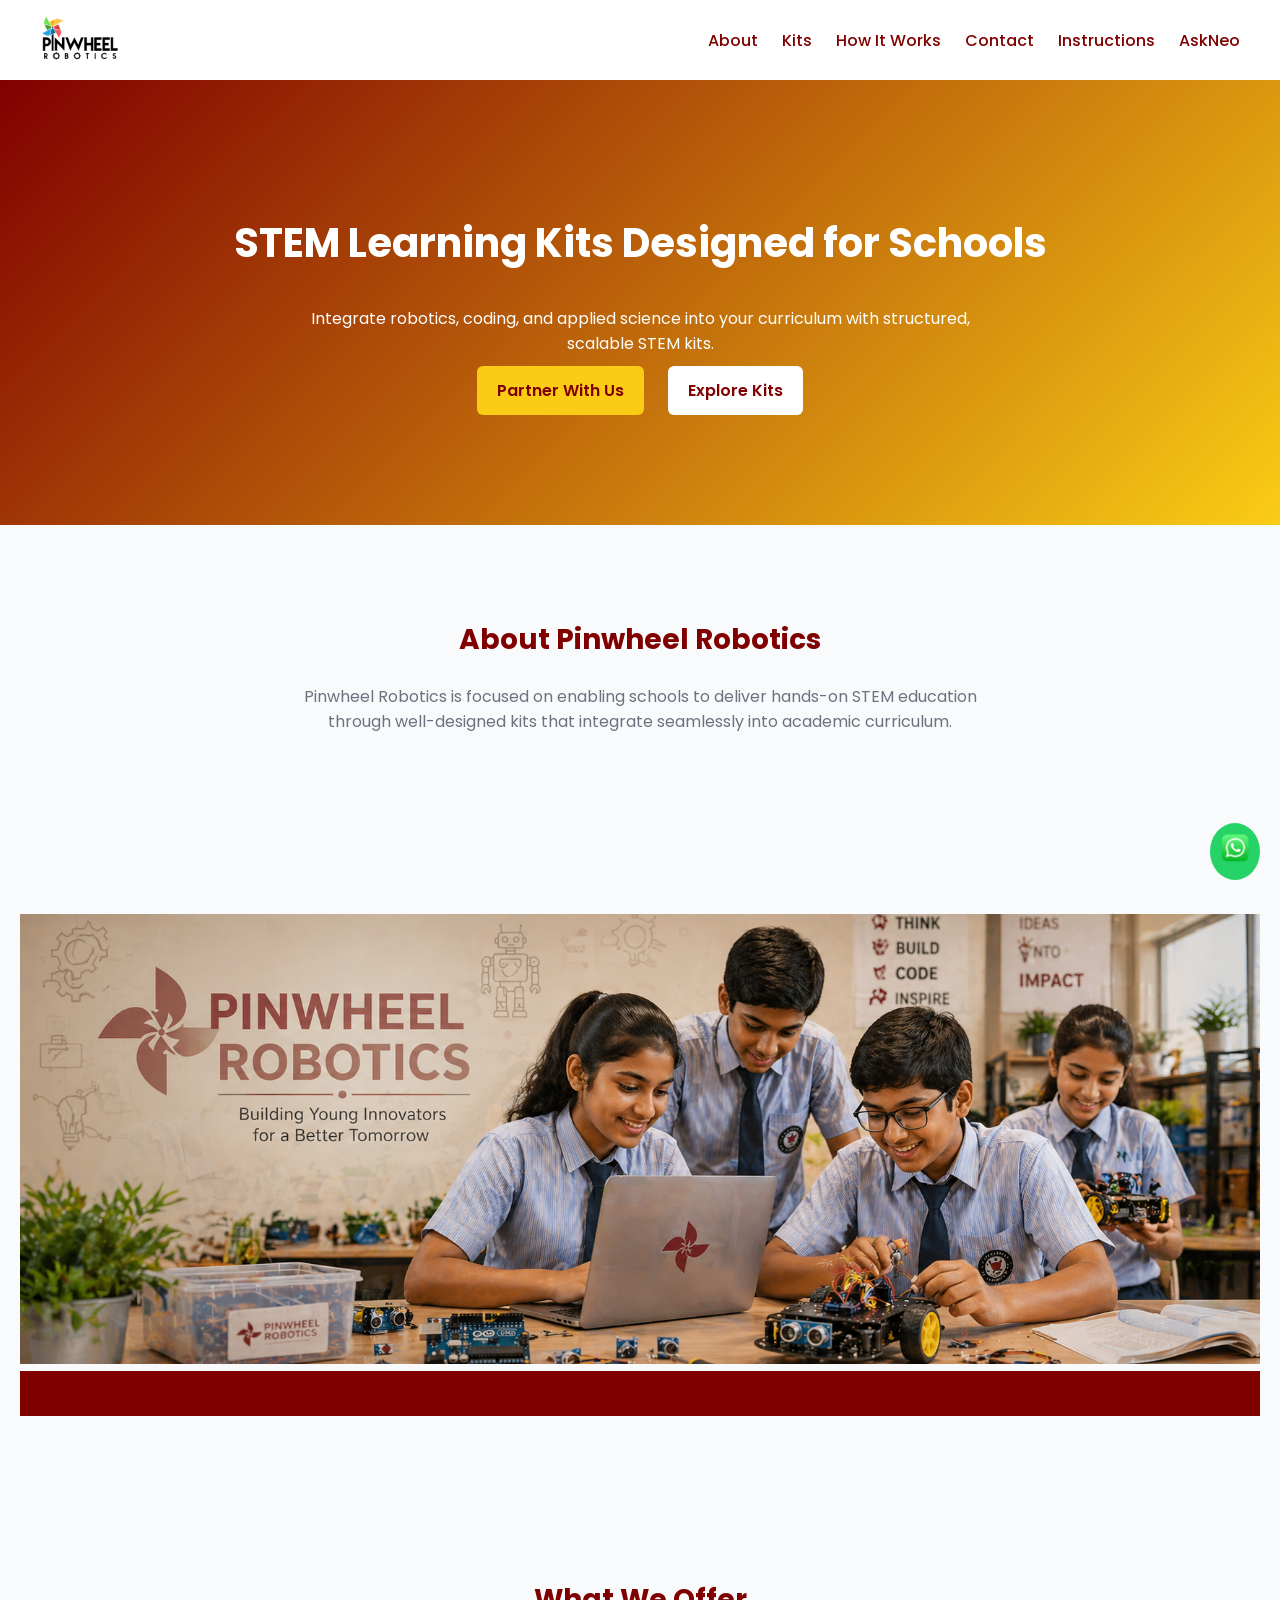
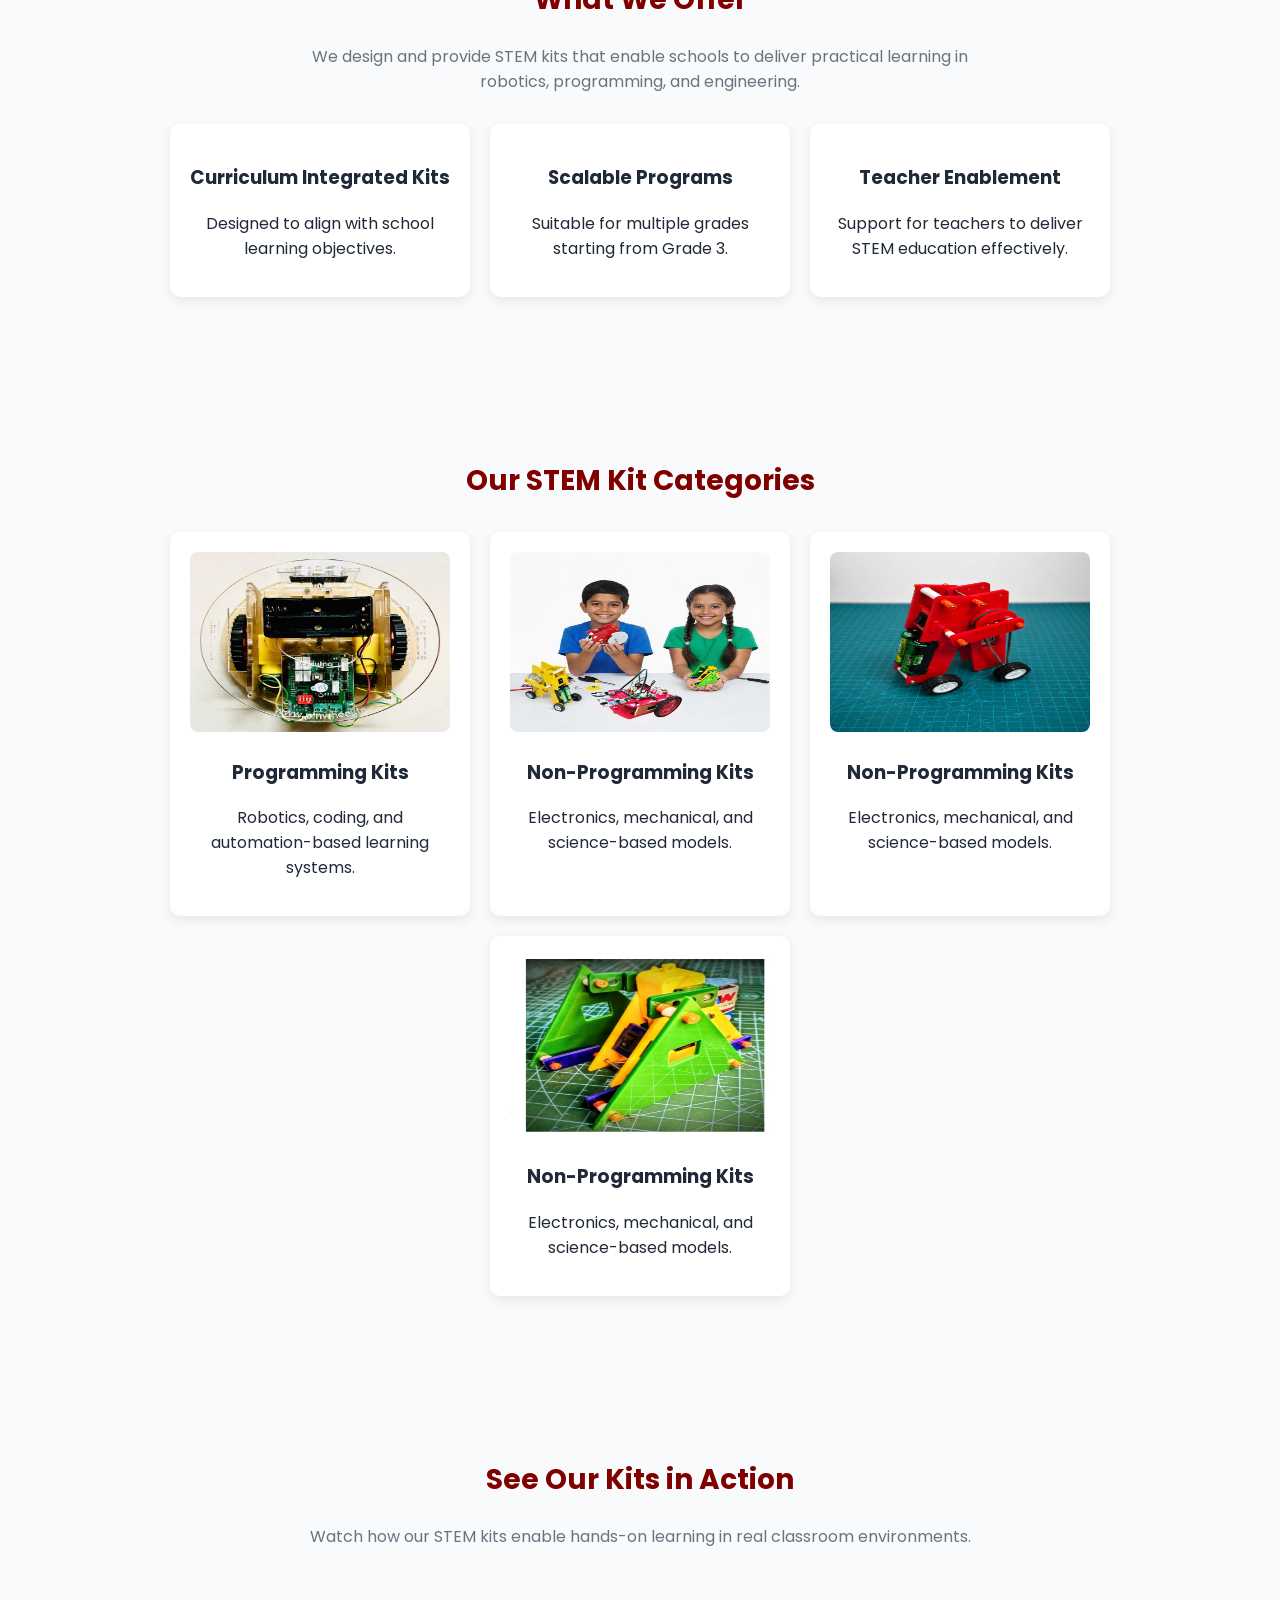
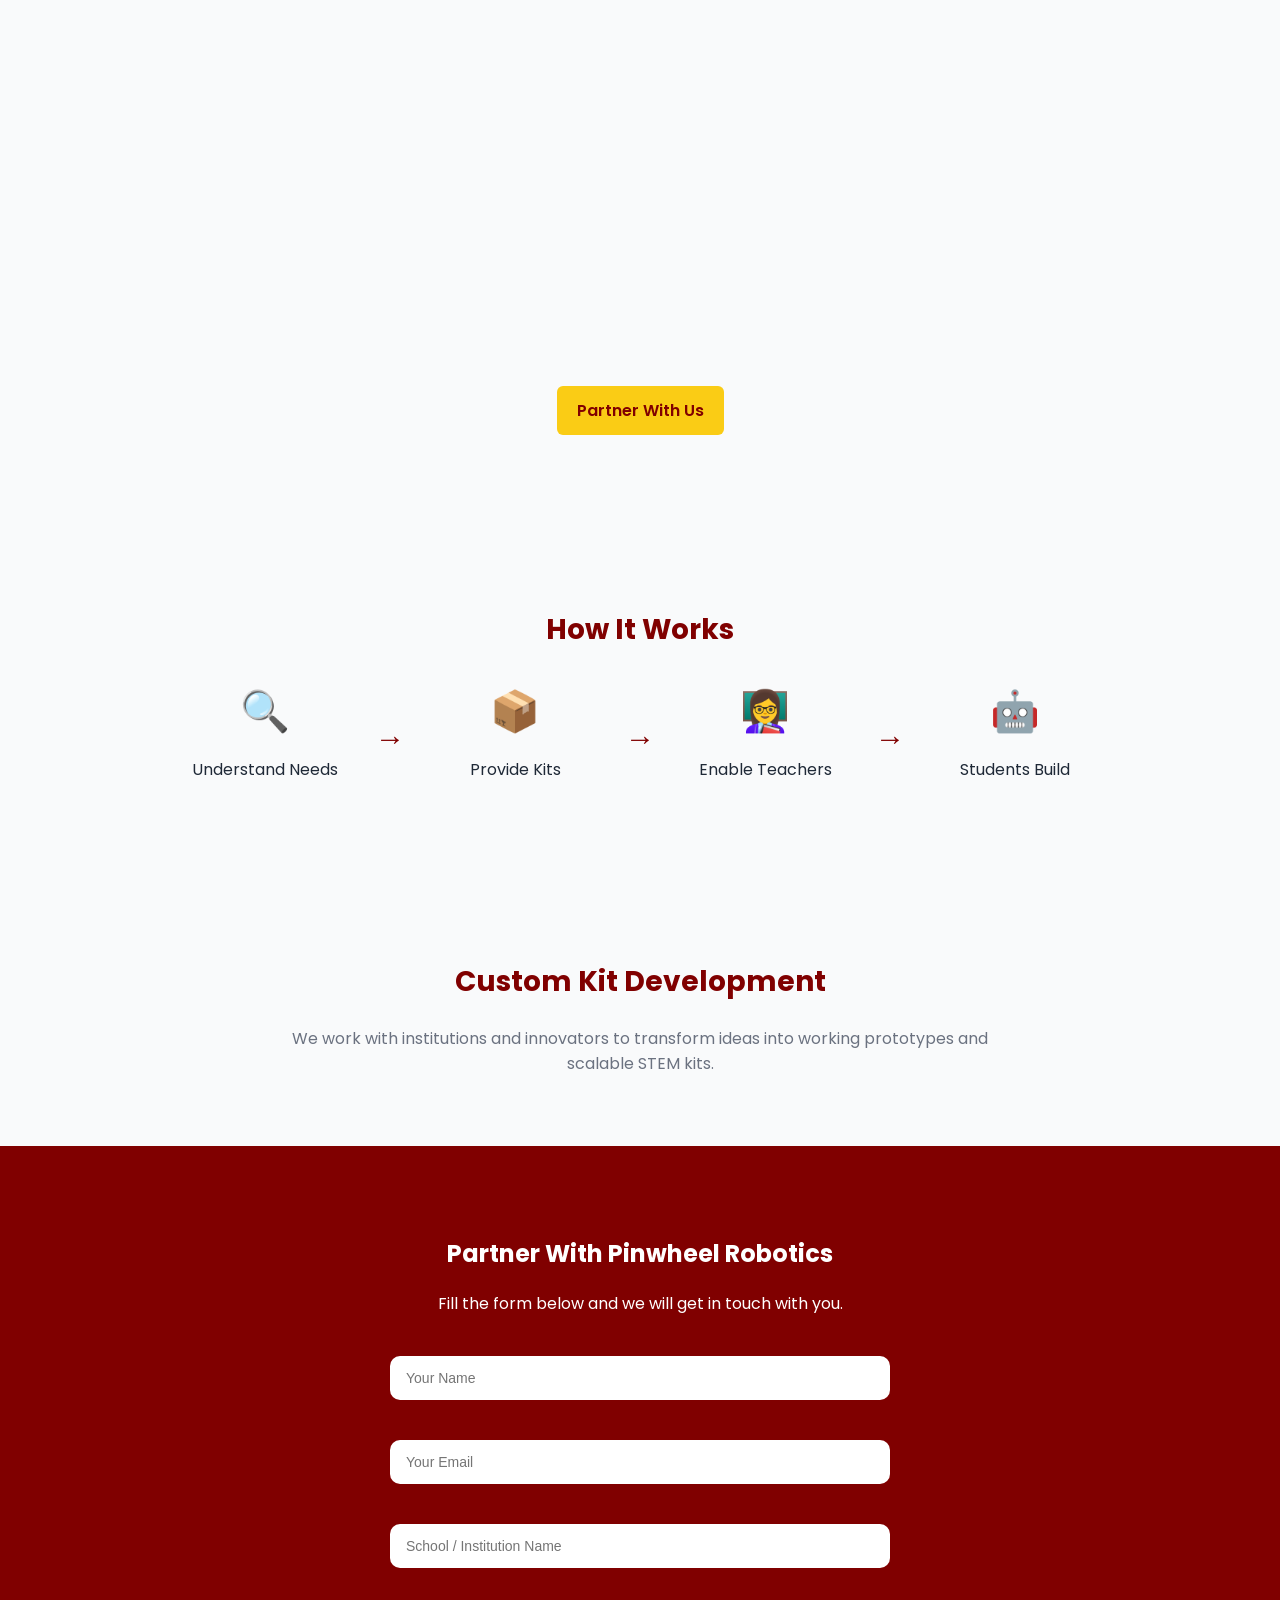
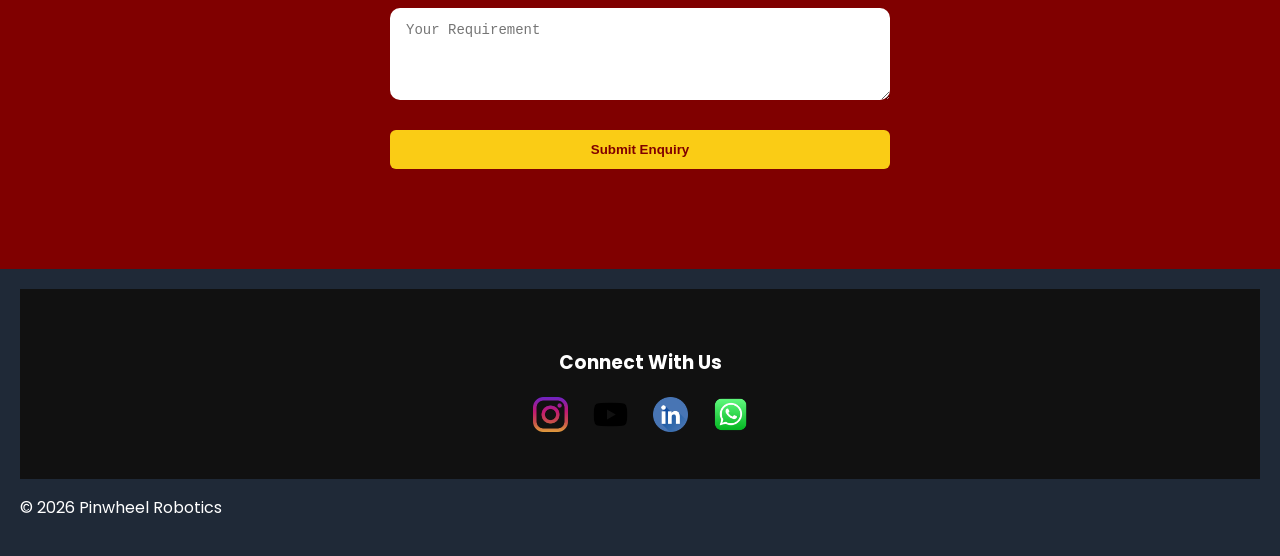
==== commit f7c0f5e0: "added chatbot + styling" ====
--- a/index.html
+++ b/index.html
@@ -3,6 +3,14 @@
 <html>
 
 <head>
+    <link rel="icon" href="favicon/favicon.ico" type="image/x-icon">
+
+<link rel="icon" type="image/png" sizes="32x32" href="favicon/favicon-32x32.png">
+<link rel="icon" type="image/png" sizes="16x16" href="favicon/favicon-16x16.png">
+
+<link rel="apple-touch-icon" href="favicon/apple-touch-icon.png">
+
+<link rel="manifest" href="favicon/site.webmanifest">
   <title>Pinwheel Robotics</title>
   <title>STEM Kits for Schools | Pinwheel Robotics</title>
 <meta name="description" content="Hands-on STEM kits for schools. Robotics, IoT, AI learning made practical.">
@@ -32,6 +40,7 @@
     <a href="#how">How It Works</a>
     <a href="#contact">Contact</a>
     <a href="blog.html">Instructions</a>
+    <a href="chatbot.html">AskNeo</a>
   </nav>
 </header>
 
--- a/css/style.css
+++ b/css/style.css
@@ -399,7 +399,117 @@
 width: 30px;
 }
 
-
-
-
-
+/* CHATBOT */
+
+.chat-container {
+width: 400px;
+margin: 10px auto;
+}
+
+.chat-box {
+height: 500px;
+overflow-y: auto;
+background: white;
+padding: 15px;
+border-radius: 12px;
+box-shadow: 0 5px 20px rgba(0,0,0,0.1);
+}
+
+.msg {
+margin: 10px 0;
+padding: 10px 14px;
+border-radius: 10px;
+max-width: 80%;
+}
+
+.user {
+background: #facc15;
+margin-left: auto;
+}
+
+.bot {
+background: #eee;
+}
+
+/* input */
+.chat-input {
+display: flex;
+gap: 10px;
+margin-top: 10px;
+}
+
+.chat-input input {
+flex: 1;
+padding: 12px;
+border-radius: 8px;
+border: 1px solid #ccc;
+}
+
+.chat-input button {
+background: #800000;
+color: white;
+border: none;
+padding: 12px;
+border-radius: 8px;
+}
+
+.chat-page {
+padding: 10px 10px;
+text-align: center; 
+display: flex;  
+flex-direction: column;
+align-items: center;
+justify-content: flex-start;
+
+background: linear-gradient(
+135deg,
+#800000,
+#a00000,
+#facc15
+);
+
+min-height: 100vh;
+}
+.chat-box {
+  box-shadow: 0 10px 40px rgba(0,0,0,0.2);
+}
+.chat-header {
+background: linear-gradient(135deg, #800000, #a00000);
+color: white;
+padding: 20px;
+text-align: center;
+border-radius: 0 0 12px 15px;
+box-shadow: 0 5px 20px rgba(0,0,0,0.2);
+}
+
+.chat-title {
+font-size: 28px;
+font-weight: 700;
+}
+
+.chat-subtitle {
+font-size: 14px;
+opacity: 0.9;
+margin-top: 5px;
+}
+.chat-status {
+  font-size: 12px;
+  margin-top: 5px;
+  color: #facc15;
+}
+.chatbot-page {
+overflow: hidden;
+height: 100vh;
+}
+.chat-page {
+  height: 100vh;
+  display: flex;
+  flex-direction: column;
+  justify-content: center;
+}
+
+
+
+
+
+
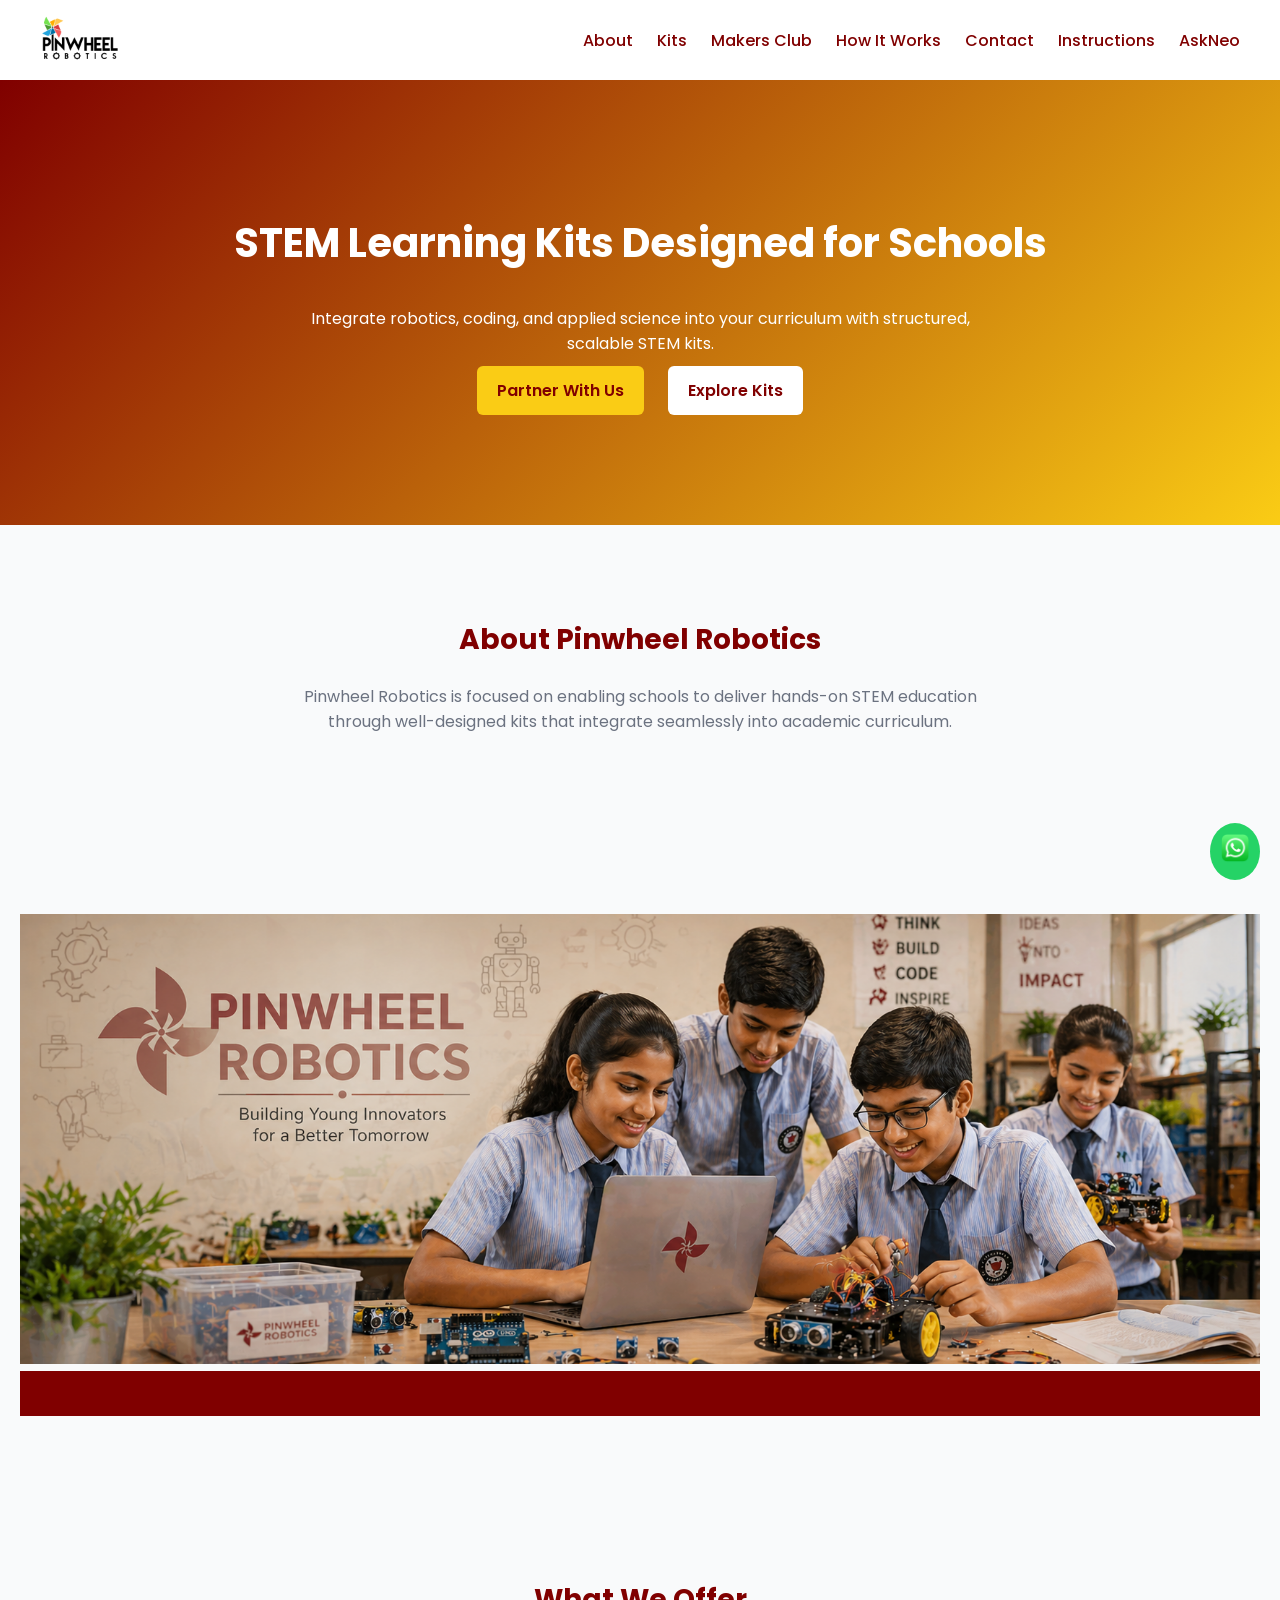
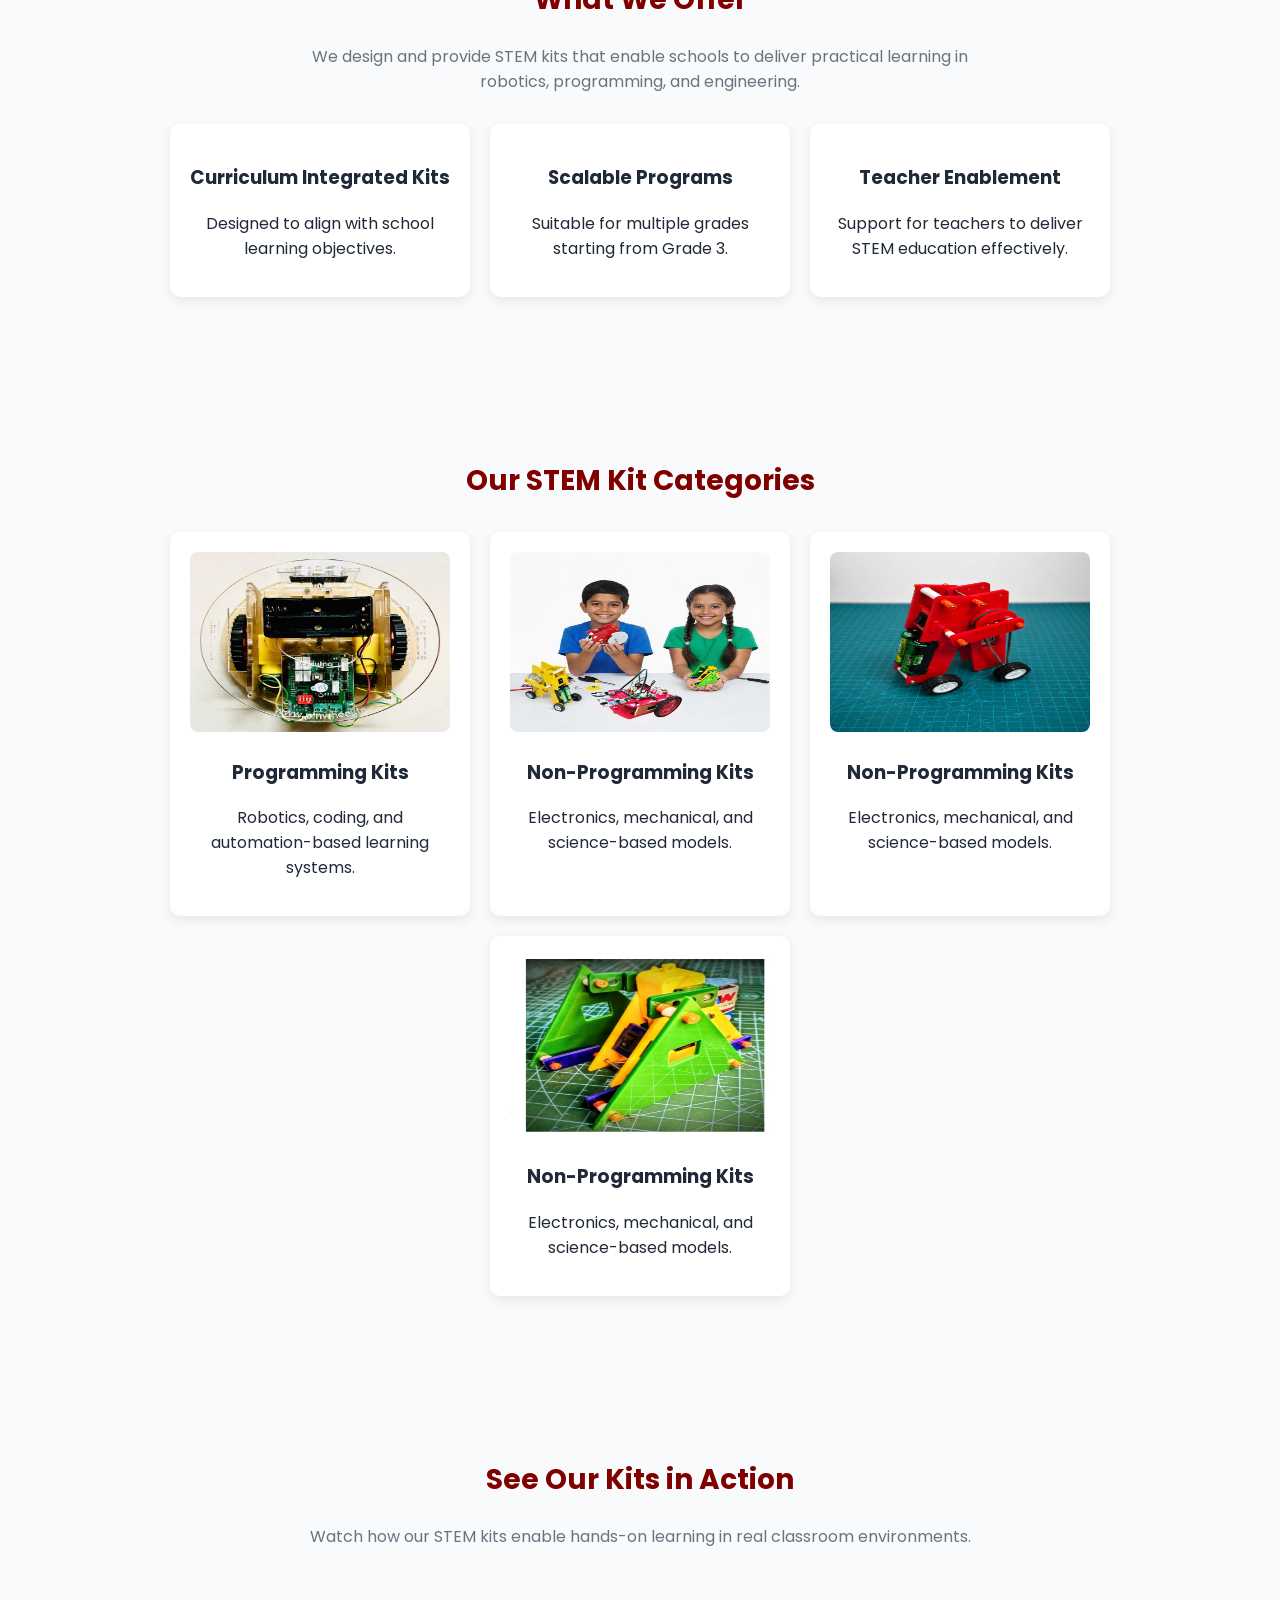
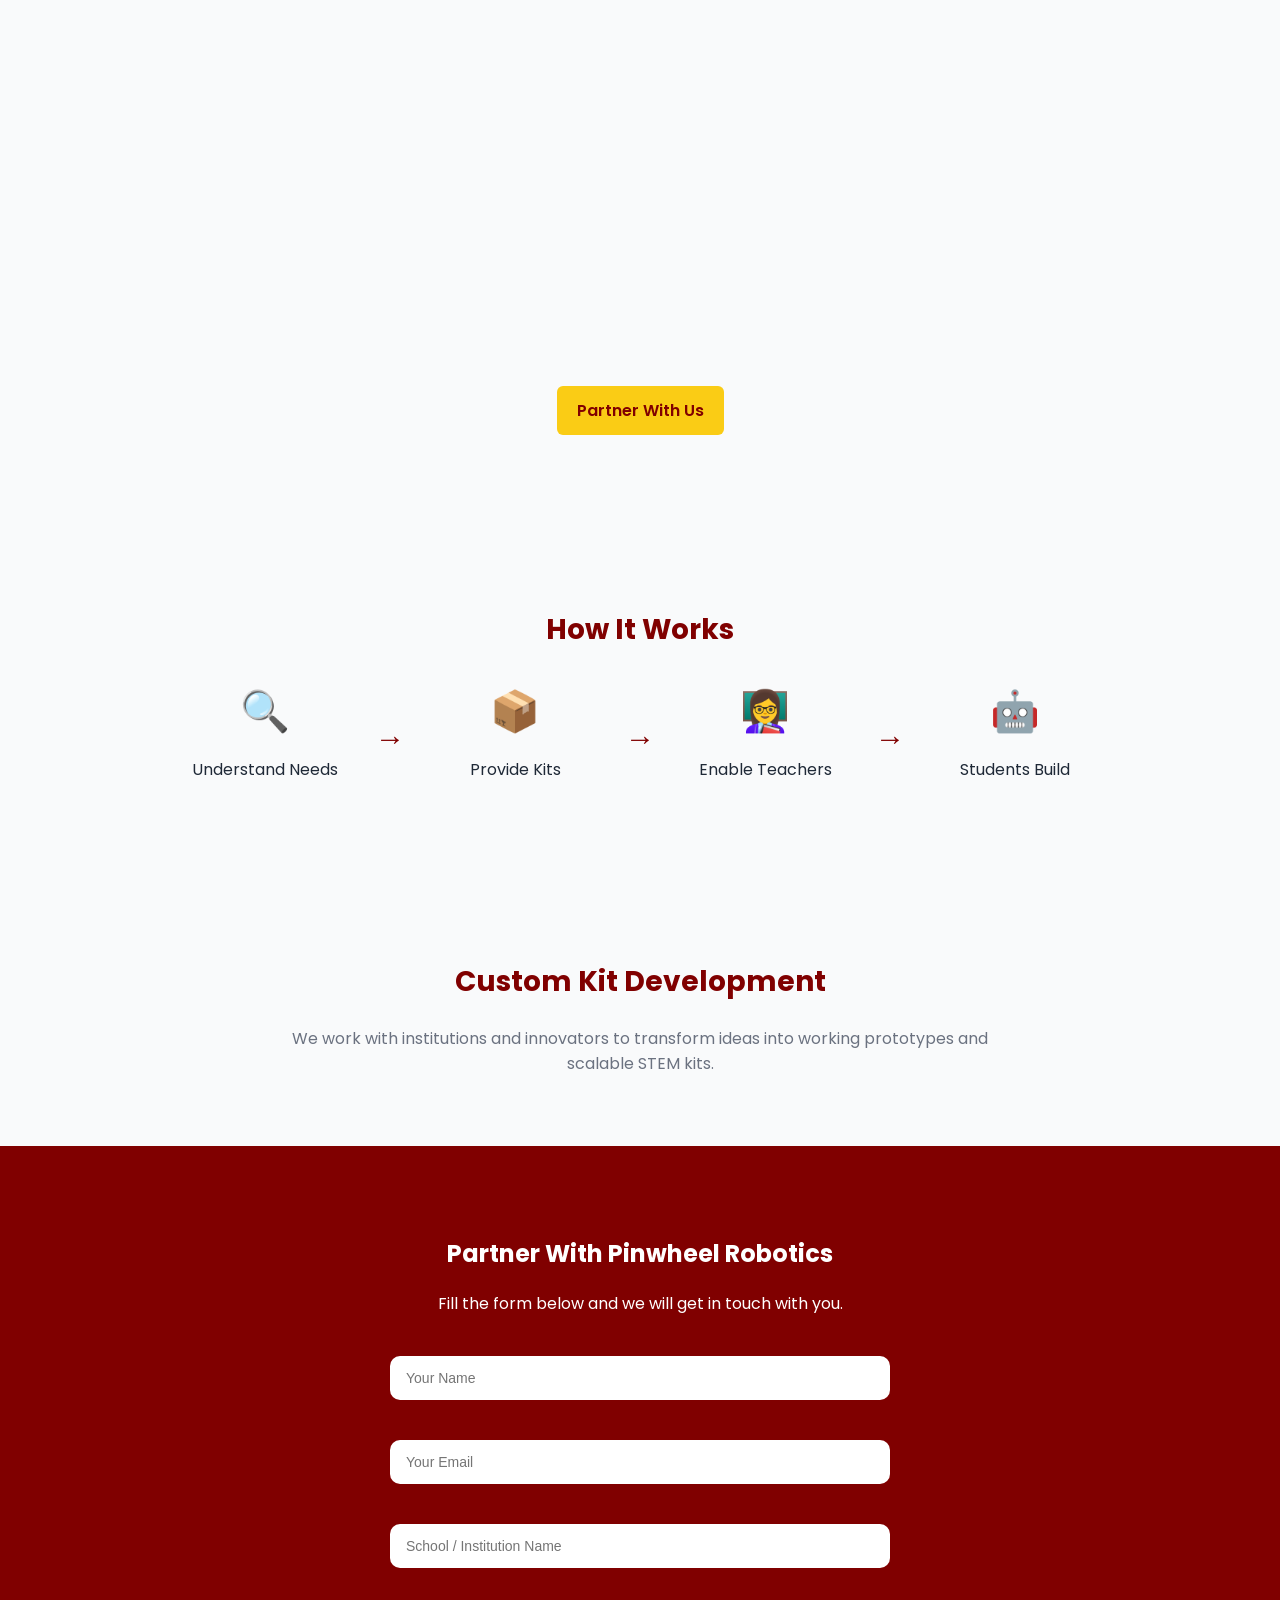
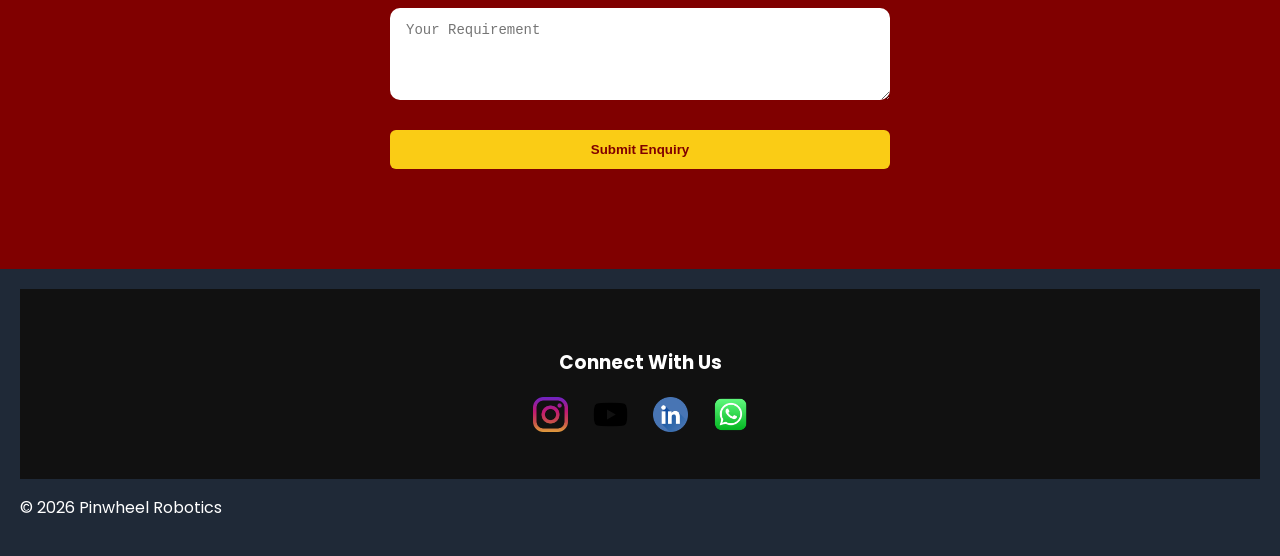
==== commit 92256a46: "feat(makers-club): add landing page, Google Form registration, and club information" ====
--- a/index.html
+++ b/index.html
@@ -37,6 +37,7 @@
   <nav class="nav">
     <a href="#about">About</a>
     <a href="#kits">Kits</a>
+    <a href="makers-club.html">Makers Club</a>
     <a href="#how">How It Works</a>
     <a href="#contact">Contact</a>
     <a href="blog.html">Instructions</a>
--- a/css/style.css
+++ b/css/style.css
@@ -402,17 +402,19 @@
 /* CHATBOT */
 
 .chat-container {
-width: 400px;
 margin: 10px auto;
+width: 100%;
+max-width: 400px;   /* keeps desktop same */
 }
 
 .chat-box {
-height: 500px;
+height: 60vh;
+min-height: 300px;
 overflow-y: auto;
 background: white;
 padding: 15px;
 border-radius: 12px;
-box-shadow: 0 5px 20px rgba(0,0,0,0.1);
+box-shadow: 0 10px 40px rgba(0,0,0,0.2);
 }
 
 .msg {
@@ -435,14 +437,18 @@
 .chat-input {
 display: flex;
 gap: 10px;
+
 margin-top: 10px;
+align-items: center;
 }
 
 .chat-input input {
 flex: 1;
 padding: 12px;
+font-size: 16px;   /* 🔥 critical */
 border-radius: 8px;
 border: 1px solid #ccc;
+min-width: 0;   /* 🔥 prevents overflow */
 }
 
 .chat-input button {
@@ -451,10 +457,11 @@
 border: none;
 padding: 12px;
 border-radius: 8px;
+flex-shrink: 0;   /* 🔥 prevents shrinking */
 }
 
 .chat-page {
-padding: 10px 10px;
+padding: 20px;
 text-align: center; 
 display: flex;  
 flex-direction: column;
@@ -470,9 +477,7 @@
 
 min-height: 100vh;
 }
-.chat-box {
-  box-shadow: 0 10px 40px rgba(0,0,0,0.2);
-}
+
 .chat-header {
 background: linear-gradient(135deg, #800000, #a00000);
 color: white;
@@ -497,19 +502,16 @@
   margin-top: 5px;
   color: #facc15;
 }
-.chatbot-page {
-overflow: hidden;
-height: 100vh;
-}
-.chat-page {
-  height: 100vh;
-  display: flex;
-  flex-direction: column;
-  justify-content: center;
-}
-
-
-
-
-
-
+@media (max-width: 480px) {
+  .chat-box {
+    height: 50vh;
+  }
+}
+
+
+
+
+
+
+
+
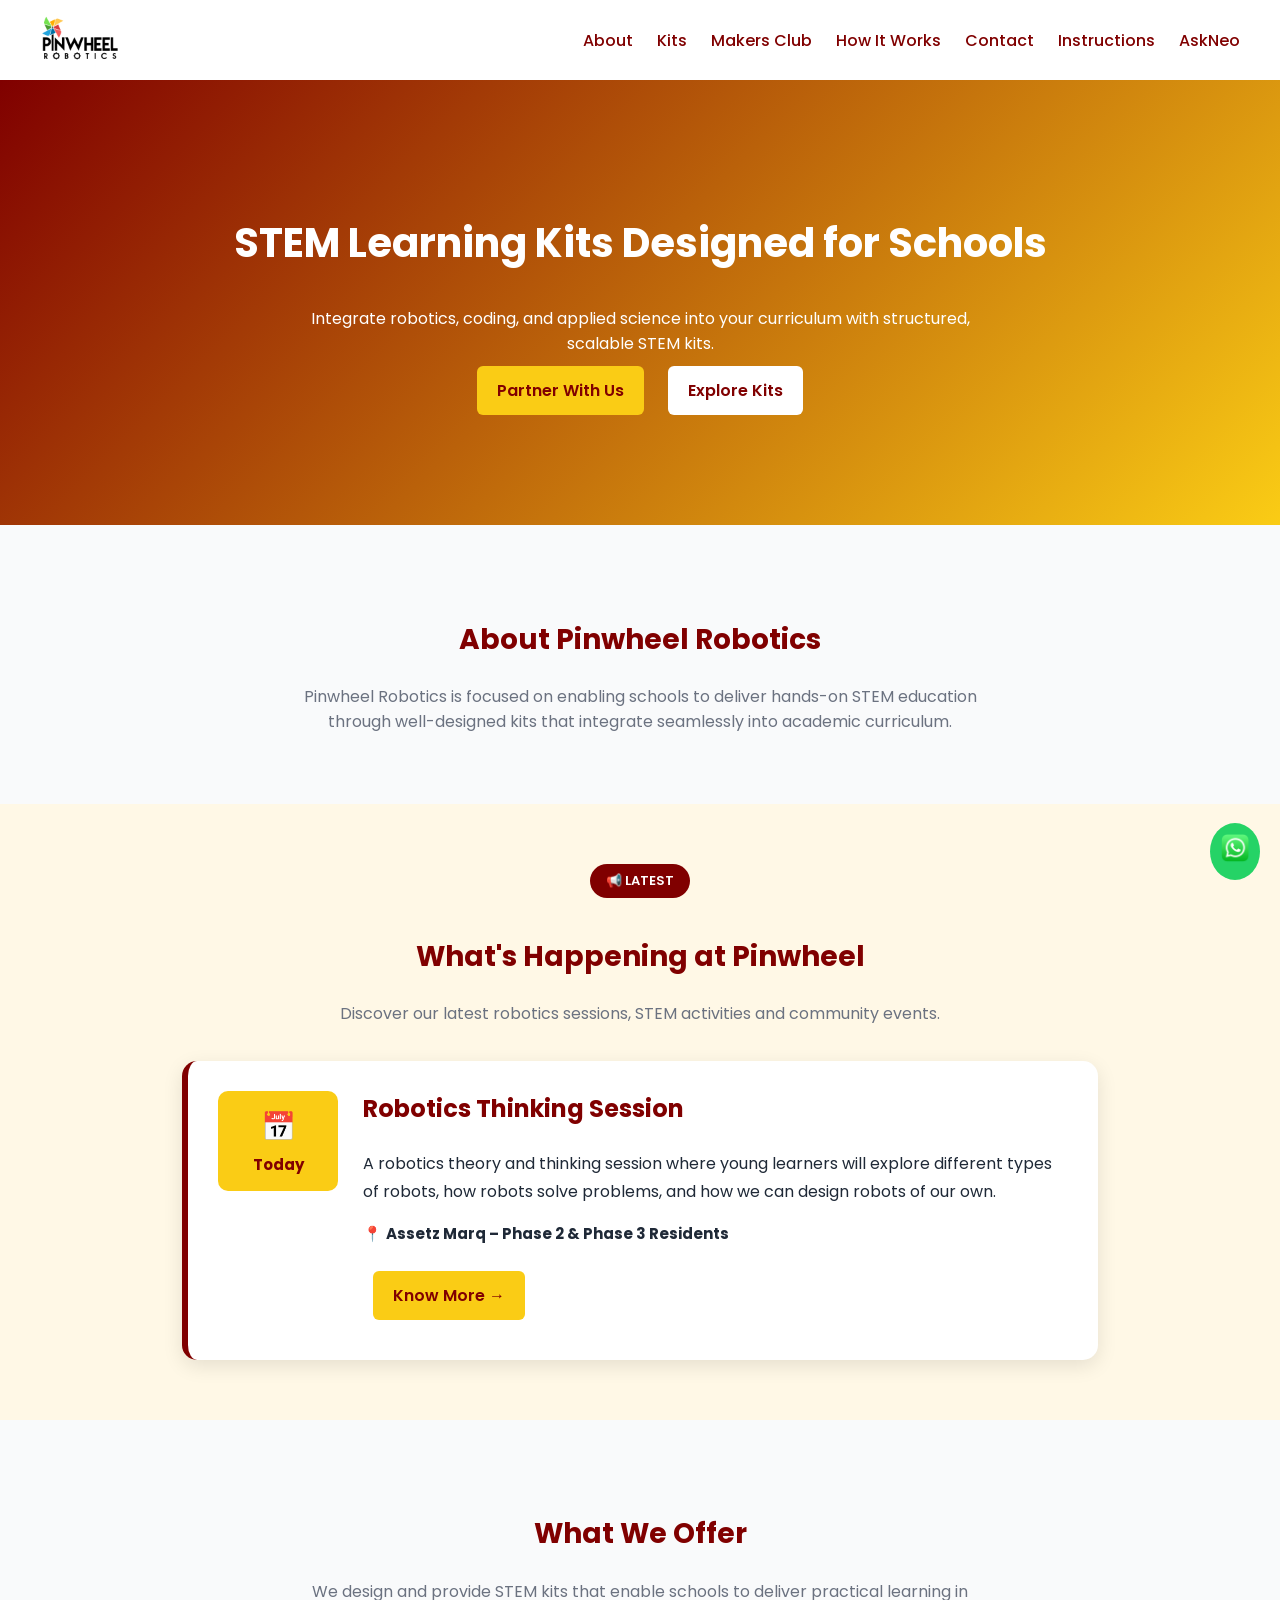
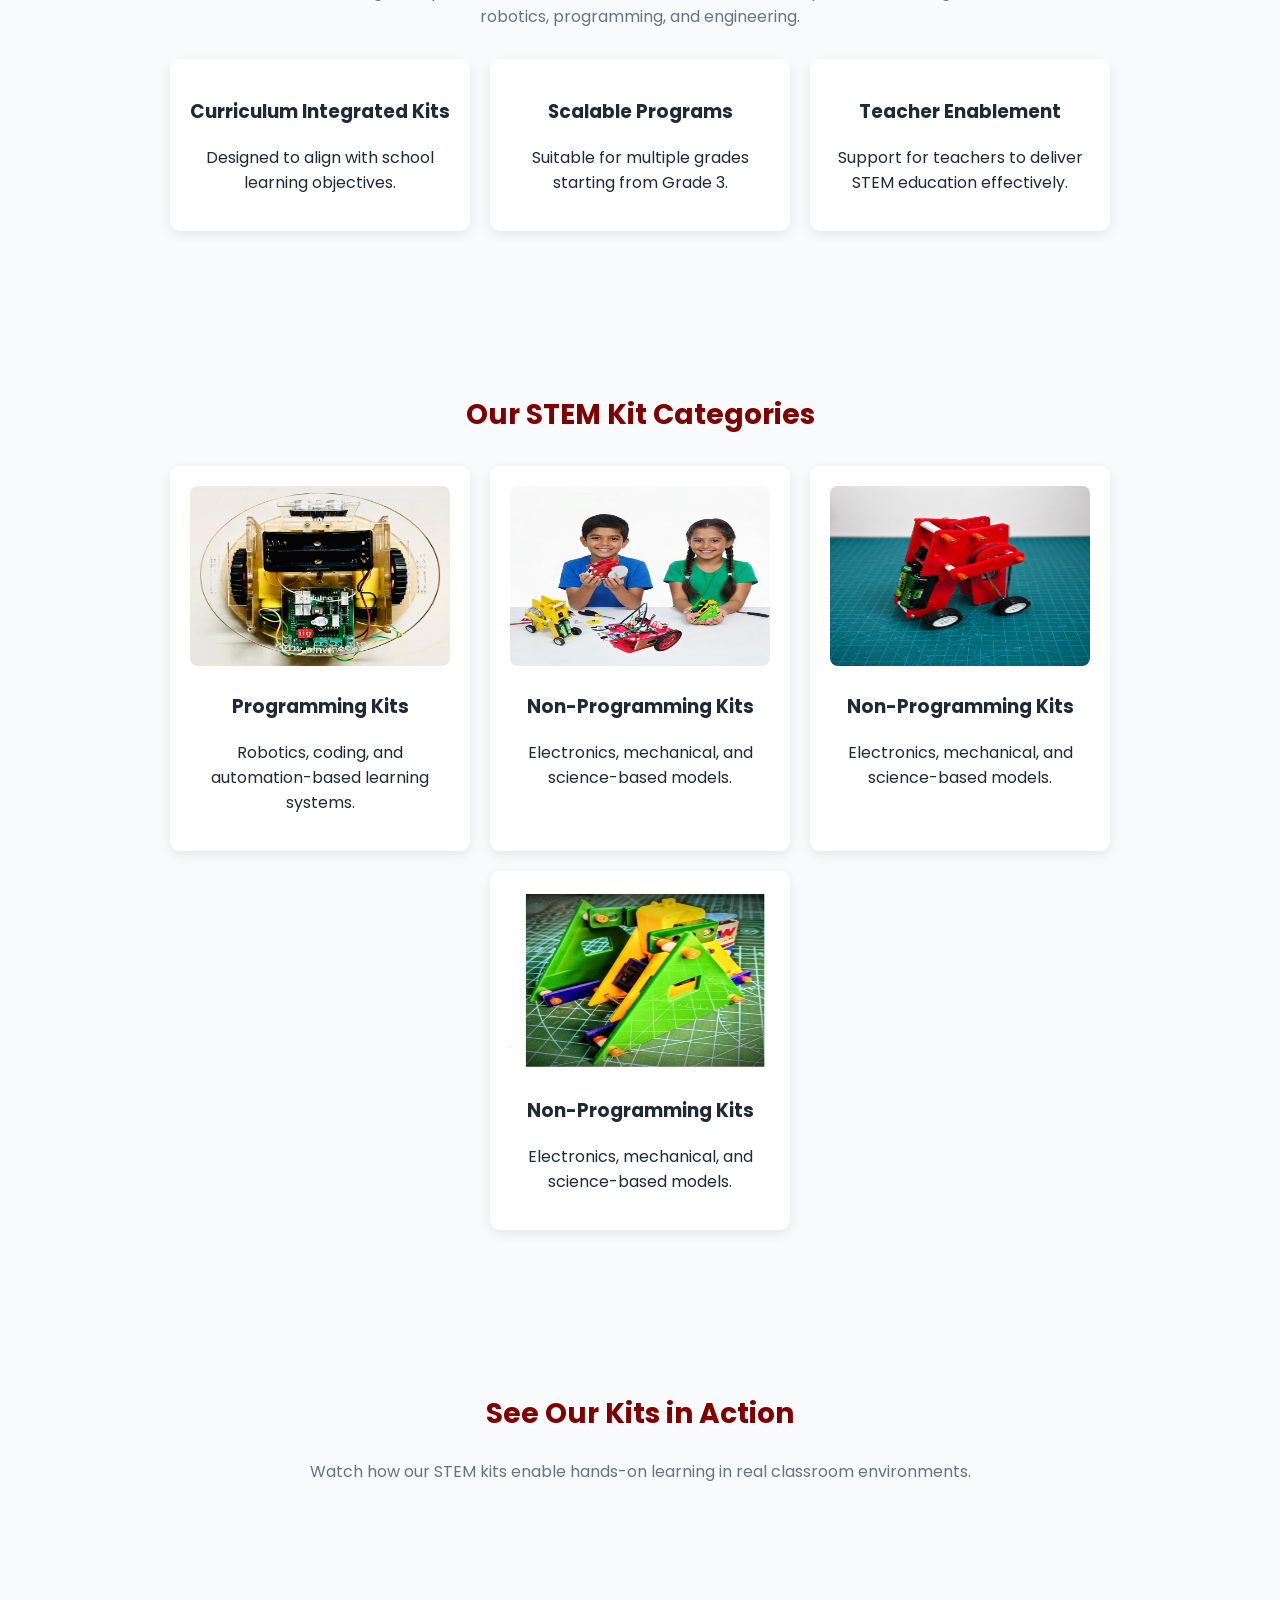
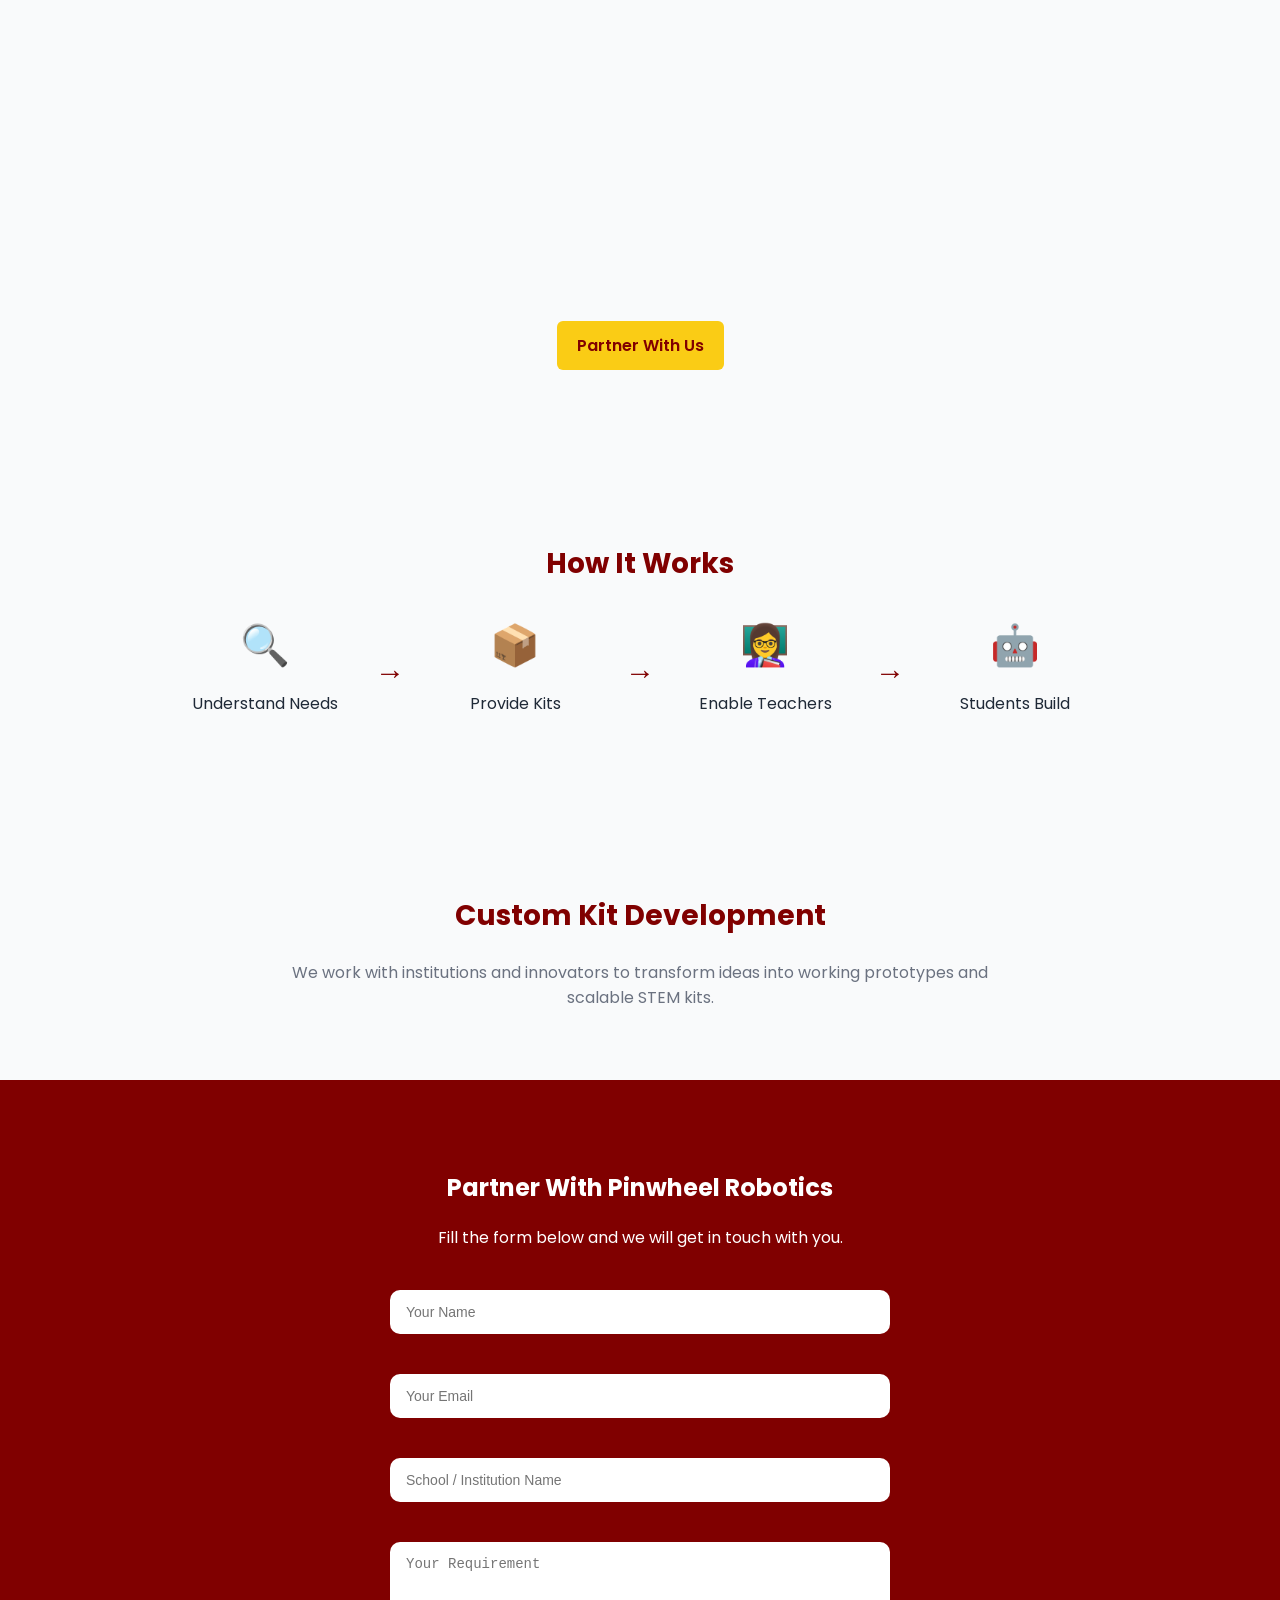
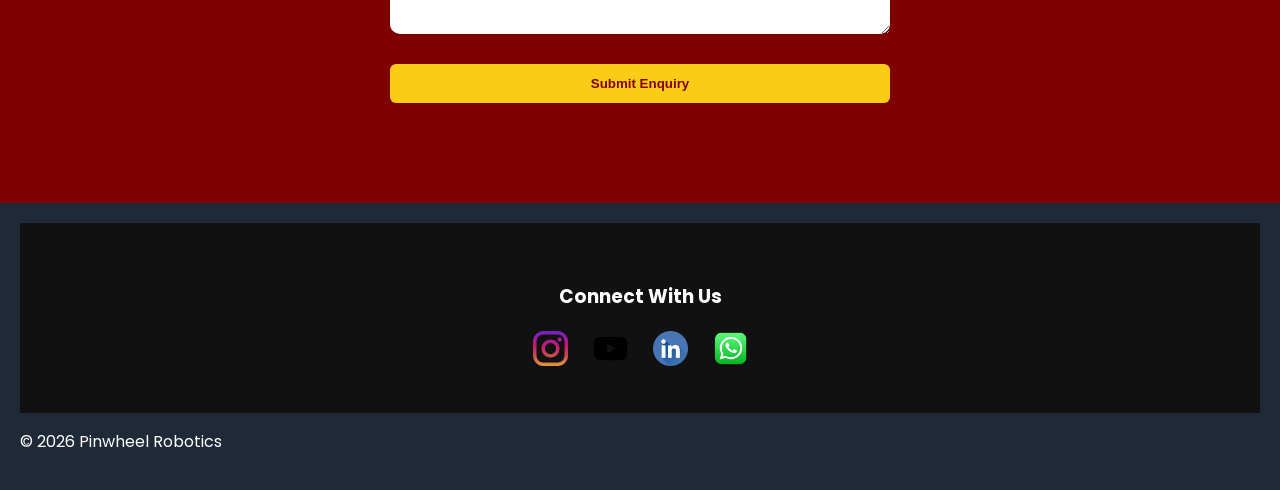
==== commit 6dbbf334: "adding announcement section in the website" ====
--- a/index.html
+++ b/index.html
@@ -65,24 +65,53 @@
   </p>
 </section>
 <!-- UPDATES / ANNOUNCEMENTS -->
-
-<section class="updates">
-
-  <!-- Image Banner -->
-
-  <div class="updates-banner">
-    <img src="assets/images/banner.png" alt="Updates Banner">
-  </div>
-
-  <!-- Scrolling Updates -->
-
-  <div class="updates-ticker">
-    <div class="ticker-content">
-      🚀 New Robotics Kits Launched for Grade 5 & 6 |
-      🎓 Summer Camp Kits Available Now |
-      🏫 Now Partnering with Schools for 2026 Curriculum |
-      🧪 Custom STEM Kit Development Open for Institutions
-    </div>
+<!-- ANNOUNCEMENTS -->
+
+<section class="announcements">
+
+  <div class="announcement-header">
+    <span class="announcement-badge">📢 LATEST</span>
+    <h2 class="title">What's Happening at Pinwheel</h2>
+    <p class="subtitle">
+      Discover our latest robotics sessions, STEM activities and community events.
+    </p>
+  </div>
+
+  <div class="announcement-card">
+
+    <div class="announcement-date">
+      <span>📅</span>
+      <strong id="announcement-date">Today</strong>
+    </div>
+
+    <div class="announcement-content">
+
+      <h3 id="announcement-title">
+        Robotics Thinking Session
+      </h3>
+
+      <p id="announcement-description">
+        A robotics theory and thinking session for young learners,
+        exploring how robots work, how they solve problems and how we
+        can design robots of our own.
+      </p>
+
+      <p class="announcement-location">
+        📍 <strong id="announcement-location">
+          Assetz Marq – Phase 2 & Phase 3
+        </strong>
+      </p>
+
+      <a
+        id="announcement-link"
+        class="btn primary"
+        href="#"
+        target="_blank">
+        Know More →
+      </a>
+
+    </div>
+
   </div>
 
 </section>
@@ -273,6 +302,25 @@
   // Set Formspree endpoint
   document.getElementById("contact-form").action =
     CONFIG.formspreeEndpoint;
+
+   // Set latest announcement
+  if (CONFIG.announcement) {
+
+    document.getElementById("announcement-date").textContent =
+      CONFIG.announcement.date;
+
+    document.getElementById("announcement-title").textContent =
+      CONFIG.announcement.title;
+
+    document.getElementById("announcement-description").textContent =
+      CONFIG.announcement.description;
+
+    document.getElementById("announcement-location").textContent =
+      CONFIG.announcement.location;
+
+    document.getElementById("announcement-link").href =
+      CONFIG.announcement.link;
+  }
 </script>
 
 </body>
--- a/css/style.css
+++ b/css/style.css
@@ -508,10 +508,141 @@
   }
 }
 
-
-
-
-
-
-
-
+.experience-cta{
+    background:#fff8e6;
+}
+.payment-button{
+    display:flex;
+    justify-content:center;
+    margin-top:25px;
+}
+
+.upi-id{
+
+    display:inline-block;
+
+    background:#facc15;
+
+    color:#800000;
+
+    font-size:22px;
+
+    font-weight:700;
+
+    padding:12px 25px;
+
+    border-radius:8px;
+
+    letter-spacing:1px;
+
+}
+
+.upi-qr{
+
+    width:220px;
+
+    margin-top:20px;
+
+    border-radius:10px;
+
+    box-shadow:0 4px 15px rgba(0,0,0,.15);
+
+}
+
+/* ANNOUNCEMENTS */
+
+.announcements {
+  padding: 60px 20px;
+  background: #fff8e6;
+  text-align: center;
+}
+
+.announcement-header {
+  max-width: 800px;
+  margin: auto;
+}
+
+.announcement-badge {
+  display: inline-block;
+  background: #800000;
+  color: white;
+  padding: 7px 16px;
+  border-radius: 20px;
+  font-size: 13px;
+  font-weight: 600;
+  margin-bottom: 15px;
+}
+
+.announcement-card {
+  max-width: 850px;
+  margin: 35px auto 0;
+  background: white;
+  border-radius: 15px;
+  padding: 30px;
+  display: flex;
+  gap: 25px;
+  align-items: flex-start;
+  text-align: left;
+  box-shadow: 0 6px 20px rgba(0,0,0,0.10);
+  border-left: 6px solid #800000;
+}
+
+.announcement-date {
+  min-width: 100px;
+  text-align: center;
+  background: #facc15;
+  color: #800000;
+  padding: 15px 10px;
+  border-radius: 10px;
+  font-size: 15px;
+}
+
+.announcement-date span {
+  display: block;
+  font-size: 28px;
+  margin-bottom: 5px;
+}
+
+.announcement-content {
+  flex: 1;
+}
+
+.announcement-content h3 {
+  margin-top: 0;
+  color: #800000;
+  font-size: 24px;
+}
+
+.announcement-content p {
+  line-height: 1.7;
+}
+
+.announcement-location {
+  margin-top: 15px;
+  font-size: 15px;
+}
+
+@media (max-width: 600px) {
+
+  .announcement-card {
+    flex-direction: column;
+    padding: 22px;
+  }
+
+  .announcement-date {
+    width: auto;
+    align-self: flex-start;
+  }
+
+  .announcement-content h3 {
+    font-size: 20px;
+  }
+
+}
+
+
+
+
+
+
+
